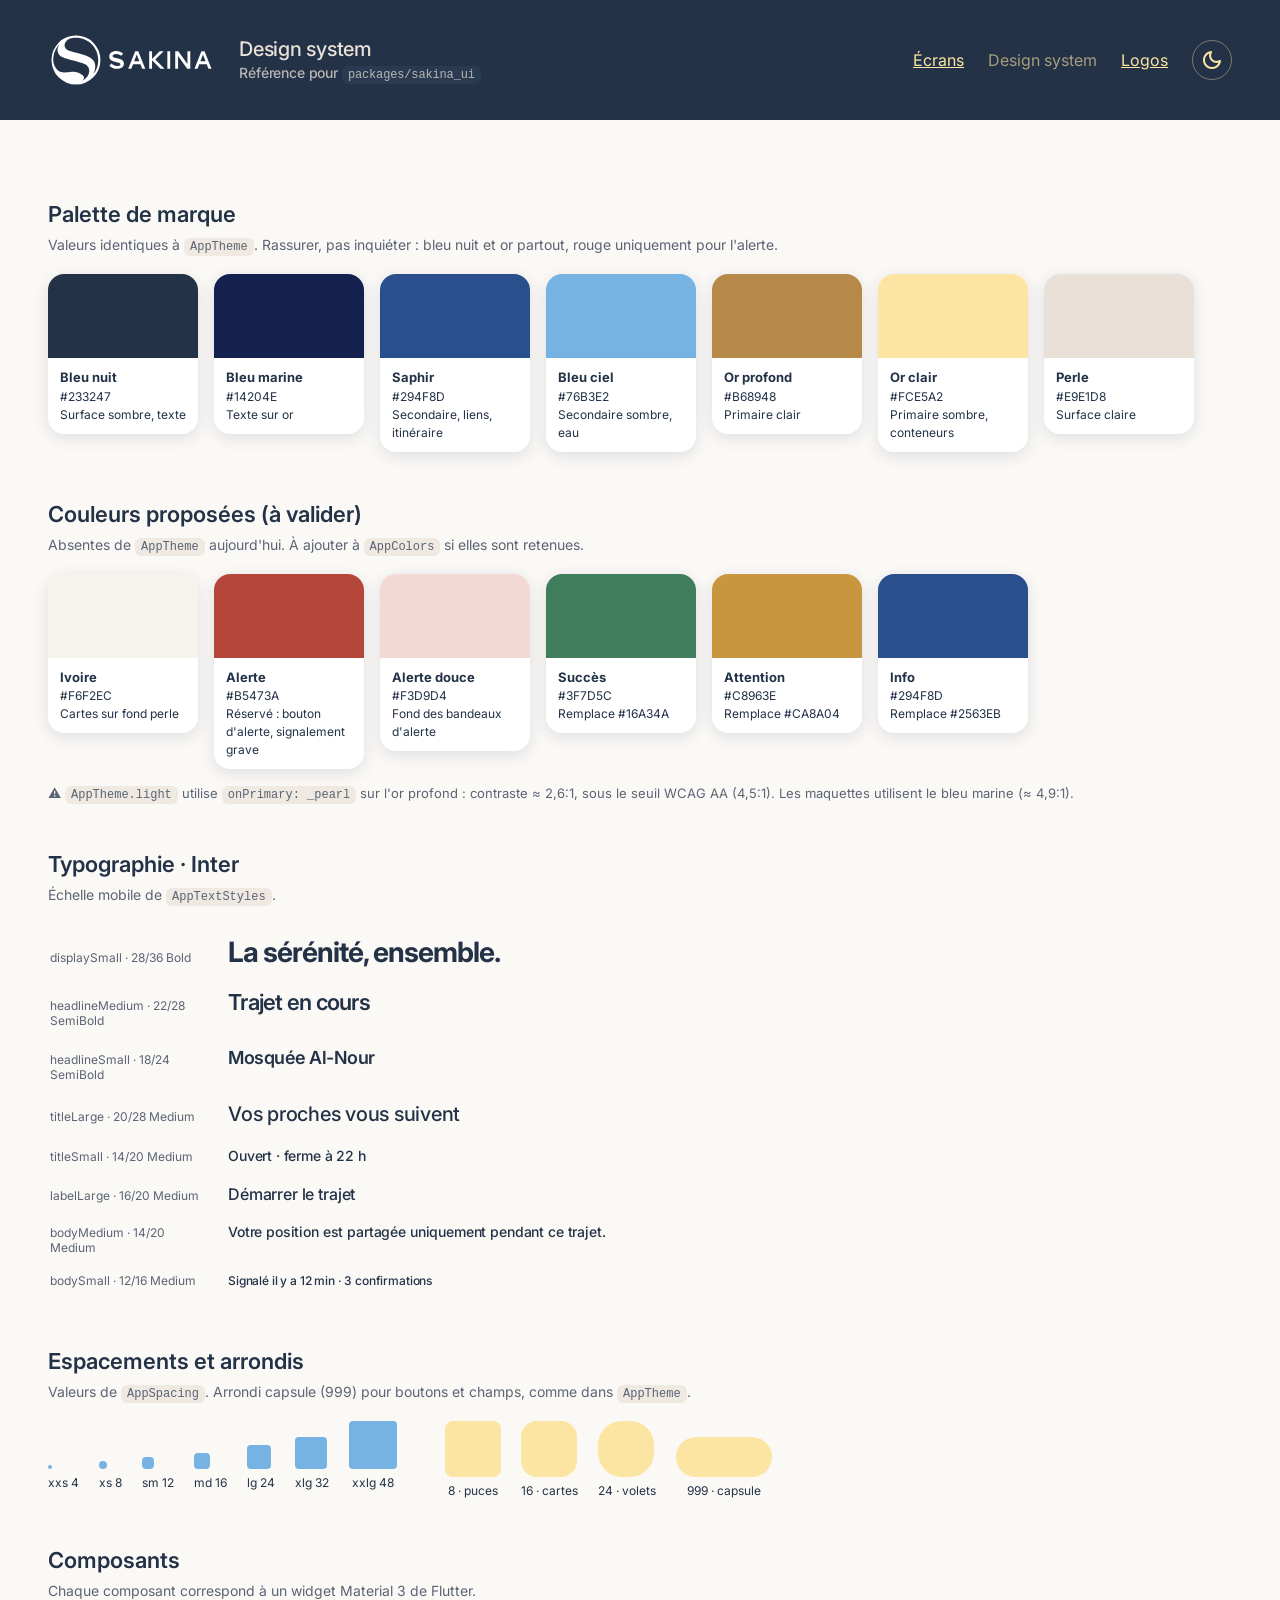
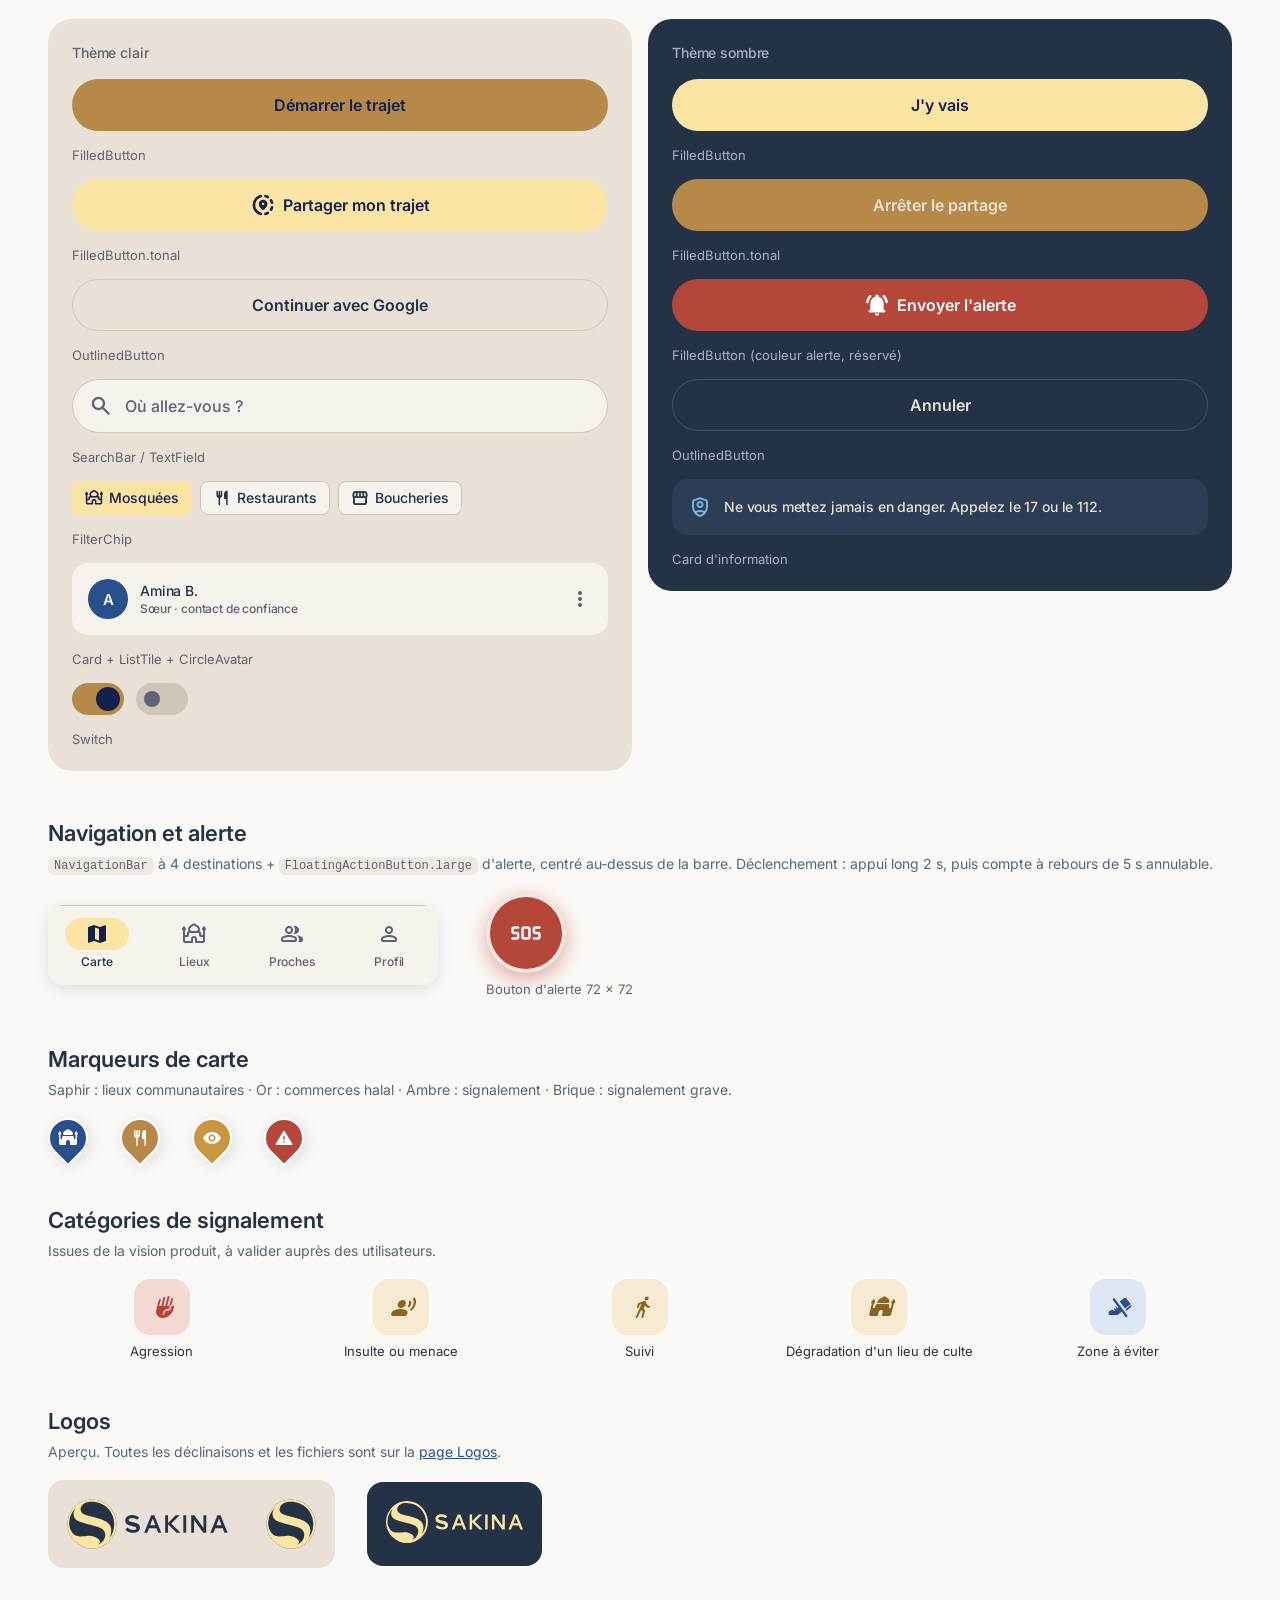
==== design-system.html @ c3053752 "feat(favicon): add Sakina favicon and theme-color to every page" ====
<!doctype html>
<html lang="fr">
<head>
<meta charset="utf-8">
<meta name="viewport" content="width=device-width, initial-scale=1">
<title>Sakina · Design system</title>
<link rel="icon" href="logos/web/favicon.ico" sizes="any">
<link rel="icon" href="logos/web/favicon.svg" type="image/svg+xml">
<link rel="apple-touch-icon" href="logos/web/apple-touch-icon.png">
<meta name="theme-color" content="#233247">
<link rel="stylesheet" href="tokens.css">
<style>
  body { margin: 0; font-family: Inter, sans-serif; background: var(--page); color: var(--page-text); }
  header { display: flex; align-items: center; gap: 24px; padding: 32px 48px; background: var(--midnight); color: var(--pearl); }
  header img { height: 56px; }
  header nav { margin-left: auto; display: flex; align-items: center; gap: 24px; }
  header nav a { color: var(--gold-light); }
  header nav a[aria-current] { text-decoration: none; opacity: .6; }
  main { padding: 32px 48px 64px; max-width: 1200px; }
  h2 { font: 600 22px/28px Inter, sans-serif; margin: 48px 0 8px; }
  h2 + p { margin: 0 0 20px; color: var(--page-muted); font-size: 14px; }
  .row { display: flex; flex-wrap: wrap; gap: 16px; align-items: flex-start; }
  .swatch { width: 150px; border-radius: 16px; overflow: hidden; background: var(--page-card); box-shadow: var(--shadow); font-size: 12px; }
  .swatch div { height: 84px; }
  .swatch p { margin: 0; padding: 10px 12px; line-height: 1.5; }
  .swatch b { display: block; font-size: 13px; }
  .panel { padding: 24px; border-radius: 24px; background: var(--surface); color: var(--on-surface); }
  .panel.light, .panel.dark { flex: 1; min-width: 360px; display: flex; flex-direction: column; gap: 16px; }
  .type td { padding: 8px 16px 8px 0; vertical-align: baseline; }
  .type td:first-child { width: 160px; font-size: 12px; color: var(--page-muted); }
  .space { display: flex; align-items: flex-end; gap: 20px; }
  .space > div > div { background: var(--sky); border-radius: 4px; }
  .space span { display: block; font-size: 12px; margin-top: 6px; text-align: center; }
  code { font-size: 12px; background: var(--code-bg); padding: 2px 6px; border-radius: 6px; }
  .note { font-size: 13px; color: var(--on-surface-muted, var(--page-muted)); } /* panel tokens first, page otherwise */
  .pictos { display: grid; grid-template-columns: repeat(5, 1fr); gap: 12px; }
  .picto { display: flex; flex-direction: column; align-items: center; gap: 8px; text-align: center; font-size: 13px; }
  .picto i { width: 56px; height: 56px; border-radius: 16px; display: grid; place-items: center; }
</style>
</head>
<body>
<header>
  <img src="logos/svg/sakina-horizontal-blanc.svg" alt="Sakina">
  <div><div class="title-l">Design system</div><div class="body-m" style="opacity:.75">Référence pour <code style="background:#2c3d55;color:var(--pearl)">packages/sakina_ui</code></div></div>
  <nav>
    <a href="index.html">Écrans</a>
    <a href="design-system.html" aria-current="page">Design system</a>
    <a href="logos.html">Logos</a>
    <button class="theme-toggle" type="button" aria-label="Mode sombre" aria-pressed="false"><span class="icon">dark_mode</span></button>
  </nav>
</header>
<main>

  <h2>Palette de marque</h2>
  <p>Valeurs identiques à <code>AppTheme</code>. Rassurer, pas inquiéter : bleu nuit et or partout, rouge uniquement pour l'alerte.</p>
  <div class="row">
    <div class="swatch"><div style="background:var(--midnight)"></div><p><b>Bleu nuit</b>#233247<br>Surface sombre, texte</p></div>
    <div class="swatch"><div style="background:var(--navy)"></div><p><b>Bleu marine</b>#14204E<br>Texte sur or</p></div>
    <div class="swatch"><div style="background:var(--sapphire)"></div><p><b>Saphir</b>#294F8D<br>Secondaire, liens, itinéraire</p></div>
    <div class="swatch"><div style="background:var(--sky)"></div><p><b>Bleu ciel</b>#76B3E2<br>Secondaire sombre, eau</p></div>
    <div class="swatch"><div style="background:var(--gold)"></div><p><b>Or profond</b>#B68948<br>Primaire clair</p></div>
    <div class="swatch"><div style="background:var(--gold-light)"></div><p><b>Or clair</b>#FCE5A2<br>Primaire sombre, conteneurs</p></div>
    <div class="swatch"><div style="background:var(--pearl)"></div><p><b>Perle</b>#E9E1D8<br>Surface claire</p></div>
  </div>

  <h2>Couleurs proposées (à valider)</h2>
  <p>Absentes de <code>AppTheme</code> aujourd'hui. À ajouter à <code>AppColors</code> si elles sont retenues.</p>
  <div class="row">
    <div class="swatch"><div style="background:var(--ivory)"></div><p><b>Ivoire</b>#F6F2EC<br>Cartes sur fond perle</p></div>
    <div class="swatch"><div style="background:var(--alert)"></div><p><b>Alerte</b>#B5473A<br>Réservé : bouton d'alerte, signalement grave</p></div>
    <div class="swatch"><div style="background:var(--alert-soft)"></div><p><b>Alerte douce</b>#F3D9D4<br>Fond des bandeaux d'alerte</p></div>
    <div class="swatch"><div style="background:var(--success)"></div><p><b>Succès</b>#3F7D5C<br>Remplace #16A34A</p></div>
    <div class="swatch"><div style="background:var(--warning)"></div><p><b>Attention</b>#C8963E<br>Remplace #CA8A04</p></div>
    <div class="swatch"><div style="background:var(--info)"></div><p><b>Info</b>#294F8D<br>Remplace #2563EB</p></div>
  </div>
  <p class="note" style="margin-top:16px">⚠ <code>AppTheme.light</code> utilise <code>onPrimary: _pearl</code> sur l'or profond : contraste ≈ 2,6:1, sous le seuil WCAG AA (4,5:1). Les maquettes utilisent le bleu marine (≈ 4,9:1).</p>

  <h2>Typographie · Inter</h2>
  <p>Échelle mobile de <code>AppTextStyles</code>.</p>
  <table class="type">
    <tr><td>displaySmall · 28/36 Bold</td><td class="display-s">La sérénité, ensemble.</td></tr>
    <tr><td>headlineMedium · 22/28 SemiBold</td><td class="headline-m">Trajet en cours</td></tr>
    <tr><td>headlineSmall · 18/24 SemiBold</td><td class="headline-s">Mosquée Al-Nour</td></tr>
    <tr><td>titleLarge · 20/28 Medium</td><td class="title-l">Vos proches vous suivent</td></tr>
    <tr><td>titleSmall · 14/20 Medium</td><td class="title-s">Ouvert · ferme à 22 h</td></tr>
    <tr><td>labelLarge · 16/20 Medium</td><td class="label-l">Démarrer le trajet</td></tr>
    <tr><td>bodyMedium · 14/20 Medium</td><td class="body-m">Votre position est partagée uniquement pendant ce trajet.</td></tr>
    <tr><td>bodySmall · 12/16 Medium</td><td class="body-s">Signalé il y a 12 min · 3 confirmations</td></tr>
  </table>

  <h2>Espacements et arrondis</h2>
  <p>Valeurs de <code>AppSpacing</code>. Arrondi capsule (999) pour boutons et champs, comme dans <code>AppTheme</code>.</p>
  <div class="row" style="gap:48px">
    <div class="space">
      <div><div style="width:4px;height:4px"></div><span>xxs 4</span></div>
      <div><div style="width:8px;height:8px"></div><span>xs 8</span></div>
      <div><div style="width:12px;height:12px"></div><span>sm 12</span></div>
      <div><div style="width:16px;height:16px"></div><span>md 16</span></div>
      <div><div style="width:24px;height:24px"></div><span>lg 24</span></div>
      <div><div style="width:32px;height:32px"></div><span>xlg 32</span></div>
      <div><div style="width:48px;height:48px"></div><span>xxlg 48</span></div>
    </div>
    <div class="space">
      <div><div style="width:56px;height:56px;border-radius:8px;background:var(--gold-light)"></div><span>8 · puces</span></div>
      <div><div style="width:56px;height:56px;border-radius:16px;background:var(--gold-light)"></div><span>16 · cartes</span></div>
      <div><div style="width:56px;height:56px;border-radius:24px;background:var(--gold-light)"></div><span>24 · volets</span></div>
      <div><div style="width:96px;height:40px;border-radius:999px;background:var(--gold-light)"></div><span>999 · capsule</span></div>
    </div>
  </div>

  <h2>Composants</h2>
  <p>Chaque composant correspond à un widget Material 3 de Flutter.</p>
  <div class="row">
    <div class="panel light">
      <div class="title-s muted">Thème clair</div>
      <button class="btn block">Démarrer le trajet</button>
      <div class="note">FilledButton</div>
      <button class="btn tonal block"><span class="icon">share_location</span>Partager mon trajet</button>
      <div class="note">FilledButton.tonal</div>
      <button class="btn outline block">Continuer avec Google</button>
      <div class="note">OutlinedButton</div>
      <div class="input"><span class="icon">search</span>Où allez-vous ?</div>
      <div class="note">SearchBar / TextField</div>
      <div class="row" style="gap:8px"><span class="chip selected"><span class="icon">mosque</span>Mosquées</span><span class="chip"><span class="icon">restaurant</span>Restaurants</span><span class="chip"><span class="icon">storefront</span>Boucheries</span></div>
      <div class="note">FilterChip</div>
      <div class="card" style="display:flex;gap:12px;align-items:center"><div class="avatar">A</div><div style="flex:1"><div class="title-s">Amina B.</div><div class="body-s muted">Sœur · contact de confiance</div></div><span class="icon muted">more_vert</span></div>
      <div class="note">Card + ListTile + CircleAvatar</div>
      <div style="display:flex;gap:12px;align-items:center"><div class="switch on"></div><div class="switch"></div></div>
      <div class="note">Switch</div>
    </div>
    <div class="panel dark">
      <div class="title-s muted">Thème sombre</div>
      <button class="btn block">J'y vais</button>
      <div class="note" style="color:var(--on-surface-muted)">FilledButton</div>
      <button class="btn tonal block">Arrêter le partage</button>
      <div class="note" style="color:var(--on-surface-muted)">FilledButton.tonal</div>
      <button class="btn alert block"><span class="icon fill">notifications_active</span>Envoyer l'alerte</button>
      <div class="note" style="color:var(--on-surface-muted)">FilledButton (couleur alerte, réservé)</div>
      <button class="btn outline block">Annuler</button>
      <div class="note" style="color:var(--on-surface-muted)">OutlinedButton</div>
      <div class="card" style="display:flex;gap:12px;align-items:center"><span class="icon" style="color:var(--sky)">shield_person</span><div class="body-m">Ne vous mettez jamais en danger. Appelez le 17 ou le 112.</div></div>
      <div class="note" style="color:var(--on-surface-muted)">Card d'information</div>
    </div>
  </div>

  <h2>Navigation et alerte</h2>
  <p><code>NavigationBar</code> à 4 destinations + <code>FloatingActionButton.large</code> d'alerte, centré au-dessus de la barre. Déclenchement : appui long 2 s, puis compte à rebours de 5 s annulable.</p>
  <div class="row" style="align-items:center;gap:48px">
    <div class="light" style="width:390px;border-radius:16px;overflow:hidden;box-shadow:var(--shadow)">
      <nav class="navbar">
        <div class="item active"><div class="pill"><span class="icon">map</span></div><span class="label-m">Carte</span></div>
        <div class="item"><div class="pill"><span class="icon">mosque</span></div><span class="label-m">Lieux</span></div>
        <div class="item"><div class="pill"><span class="icon">group</span></div><span class="label-m">Proches</span></div>
        <div class="item"><div class="pill"><span class="icon">person</span></div><span class="label-m">Profil</span></div>
      </nav>
    </div>
    <div style="text-align:center"><div class="sos"><span class="icon fill">sos</span></div><div class="note" style="margin-top:8px">Bouton d'alerte 72 × 72</div></div>
  </div>

  <h2>Marqueurs de carte</h2>
  <p>Saphir : lieux communautaires · Or : commerces halal · Ambre : signalement · Brique : signalement grave.</p>
  <div class="row" style="gap:32px">
    <div class="marker place"><span class="icon fill">mosque</span></div>
    <div class="marker halal"><span class="icon fill">restaurant</span></div>
    <div class="marker report"><span class="icon fill">visibility</span></div>
    <div class="marker severe"><span class="icon fill">warning</span></div>
  </div>

  <h2>Catégories de signalement</h2>
  <p>Issues de la vision produit, à valider auprès des utilisateurs.</p>
  <div class="pictos">
    <div class="picto"><i style="background:var(--alert-soft);color:var(--alert)"><span class="icon fill">front_hand</span></i>Agression</div>
    <div class="picto"><i style="background:#f6ead2;color:#8a6420"><span class="icon fill">record_voice_over</span></i>Insulte ou menace</div>
    <div class="picto"><i style="background:#f6ead2;color:#8a6420"><span class="icon fill">directions_walk</span></i>Suivi</div>
    <div class="picto"><i style="background:#f6ead2;color:#8a6420"><span class="icon fill">mosque</span></i>Dégradation d'un lieu de culte</div>
    <div class="picto"><i style="background:#dde6f2;color:var(--sapphire)"><span class="icon fill">do_not_step</span></i>Zone à éviter</div>
  </div>

  <h2>Logos</h2>
  <p>Aperçu. Toutes les déclinaisons et les fichiers sont sur la <a href="logos.html">page Logos</a>.</p>
  <div class="row" style="gap:32px;align-items:center">
    <div style="background:var(--pearl);padding:16px;border-radius:16px;display:flex;gap:32px"><img src="logos/svg/sakina-horizontal-bicolore.svg" alt="" height="56"><img src="logos/svg/sakina-symbole-bicolore.svg" alt="" height="56"></div>
    <div style="background:var(--midnight);padding:16px;border-radius:16px"><img src="logos/svg/sakina-horizontal-or.svg" alt="" height="48"></div>
  </div>
</main>
<script src="theme.js"></script>
</body>
</html>
---- tokens.css ----
/* Sakina design tokens for the static mockups.
   Brand colors mirror packages/sakina_ui/lib/src/theme/app_theme.dart;
   spacing mirrors AppSpacing; type scale mirrors AppTextStyles (mobile). */
@import url("https://fonts.googleapis.com/css2?family=Inter:wght@400;500;600;700&display=swap");
@import url("https://fonts.googleapis.com/css2?family=Material+Symbols+Rounded:opsz,wght,FILL,GRAD@24,400,0..1,0&display=swap");

:root {
  /* Brand palette */
  --midnight: #233247;
  --navy: #14204e;
  --sapphire: #294f8d;
  --sky: #76b3e2;
  --gold: #b68948;
  --gold-light: #fce5a2;
  --pearl: #e9e1d8;
  --ivory: #f6f2ec; /* proposal: lighter pearl for cards on the pearl surface */

  /* Proposal: muted brick red reserved for the alert action and severe reports only */
  --alert: #b5473a;
  --alert-soft: #f3d9d4;

  /* Proposal: status colors aligned with the brand (replace the generic AppColors values) */
  --success: #3f7d5c;
  --warning: #c8963e;
  --info: #294f8d;

  /* Spacing (AppSpacing) */
  --s-xxs: 4px;
  --s-xs: 8px;
  --s-sm: 12px;
  --s-md: 16px;
  --s-lg: 24px;
  --s-xlg: 32px;
  --s-xxlg: 48px;

  /* Radii: 999 = capsule radius used by inputs and buttons in AppTheme */
  --r-sm: 8px;
  --r-md: 16px;
  --r-lg: 24px;
  --r-pill: 999px;

  --shadow: 0 4px 16px rgb(20 32 78 / 0.12);

  /* Page chrome around the mockups (not the app), switched by theme.js */
  --page: #fbf9f6;
  --page-text: var(--midnight);
  --page-muted: #5b6474;
  --page-card: #ffffff;
  --page-link: var(--sapphire);
  --code-bg: #efe9e1;
  color-scheme: light;
}

:root[data-theme="dark"] {
  --page: #121a26;
  --page-text: var(--pearl);
  --page-muted: #a9b3c2;
  --page-card: #1c2737;
  --page-link: var(--sky);
  --code-bg: #2c3d55;
  color-scheme: dark;
}

a { color: var(--page-link); }

/* Header light/dark switch */
.theme-toggle {
  width: 40px; height: 40px; border-radius: 50%; display: grid; place-items: center; cursor: pointer;
  border: 1px solid rgb(252 229 162 / 0.4); background: transparent; color: var(--gold-light);
}
.theme-toggle:hover { background: rgb(252 229 162 / 0.12); }

/* Light theme (AppTheme.light): surface pearl, onSurface midnight, primary gold */
.light {
  --surface: var(--pearl);
  --surface-card: var(--ivory);
  --on-surface: var(--midnight);
  --on-surface-muted: #5b6474;
  --primary: var(--gold);
  /* AppTheme uses pearl on gold (contrast ~2.6:1); navy reaches ~4.9:1 */
  --on-primary: var(--navy);
  --primary-container: var(--gold-light);
  --on-primary-container: var(--navy);
  --secondary: var(--sapphire);
  --on-secondary: #ffffff;
  --outline: #cfc5b8;
  --gold-ink: #8a6420; /* gold text/icons on light surfaces */
  --alert-ink: var(--alert);
}

/* Dark theme (AppTheme.dark): surface midnight, onSurface pearl, primary light gold */
.dark {
  --surface: var(--midnight);
  --surface-card: #2c3d55;
  --on-surface: var(--pearl);
  --on-surface-muted: #a9b3c2;
  --primary: var(--gold-light);
  --on-primary: var(--navy);
  --primary-container: var(--gold);
  --on-primary-container: var(--pearl);
  --secondary: var(--sky);
  --on-secondary: var(--navy);
  --outline: #3e506a;
  --gold-ink: var(--gold-light);
  --alert-ink: #e8897c; /* brick red lifted for contrast on midnight */
}

/* Mobile type scale (AppTextStyles *Mobile) */
.display-s { font: 700 28px/36px Inter, sans-serif; letter-spacing: -1px; }
.headline-l { font: 600 28px/36px Inter, sans-serif; letter-spacing: -1px; }
.headline-m { font: 600 22px/28px Inter, sans-serif; letter-spacing: -0.75px; }
.headline-s { font: 600 18px/24px Inter, sans-serif; letter-spacing: -0.5px; }
.title-l { font: 500 20px/28px Inter, sans-serif; letter-spacing: -0.25px; }
.title-m { font: 500 18px/24px Inter, sans-serif; letter-spacing: -0.25px; }
.title-s { font: 500 14px/20px Inter, sans-serif; letter-spacing: -0.15px; }
.label-l { font: 500 16px/20px Inter, sans-serif; letter-spacing: -0.15px; }
.label-m { font: 500 12px/16px Inter, sans-serif; letter-spacing: -0.15px; }
.label-s { font: 500 11px/16px Inter, sans-serif; letter-spacing: -0.15px; }
.body-l { font: 500 16px/20px Inter, sans-serif; letter-spacing: -0.15px; }
.body-m { font: 500 14px/20px Inter, sans-serif; letter-spacing: -0.15px; }
.body-s { font: 500 12px/16px Inter, sans-serif; letter-spacing: -0.15px; }
.muted { color: var(--on-surface-muted); }

.icon {
  font-family: "Material Symbols Rounded";
  font-size: 24px;
  line-height: 1;
  font-variation-settings: "FILL" 0;
  user-select: none;
}
.icon.fill { font-variation-settings: "FILL" 1; }

/* ---------- Shared components (map to Material 3 widgets) ---------- */

/* FilledButton */
.btn {
  display: flex; align-items: center; justify-content: center; gap: var(--s-xs);
  height: 52px; padding: 0 var(--s-lg); border: 0; border-radius: var(--r-pill);
  background: var(--primary); color: var(--on-primary);
  font: 600 16px/20px Inter, sans-serif;
}
/* FilledButton.tonal */
.btn.tonal { background: var(--primary-container); color: var(--on-primary-container); }
/* OutlinedButton */
.btn.outline { background: transparent; color: var(--on-surface); border: 1.5px solid var(--outline); }
/* TextButton */
.btn.text { background: transparent; color: var(--secondary); height: 40px; padding: 0 var(--s-xs); }
.btn.alert { background: var(--alert); color: #fff; }
.btn.block { width: 100%; }

/* TextField (filled, capsule) */
.input {
  display: flex; align-items: center; gap: var(--s-sm);
  height: 52px; padding: 0 var(--s-md); border-radius: var(--r-pill);
  background: var(--surface-card); border: 1px solid var(--outline);
  color: var(--on-surface-muted); font: 500 16px/20px Inter, sans-serif;
}
.input.filled { color: var(--on-surface); }

/* FilterChip / ChoiceChip */
.chip {
  display: inline-flex; align-items: center; gap: 6px; height: 32px; padding: 0 var(--s-sm);
  border-radius: var(--r-sm); border: 1px solid var(--outline);
  background: var(--surface-card); color: var(--on-surface);
  font: 500 14px/20px Inter, sans-serif; white-space: nowrap;
}
.chip .icon { font-size: 18px; }
.chip.selected { background: var(--primary-container); border-color: transparent; color: var(--on-primary-container); }

/* Card */
.card {
  background: var(--surface-card); border-radius: var(--r-md); padding: var(--s-md);
  color: var(--on-surface);
}

/* NavigationBar */
.navbar {
  box-sizing: border-box; /* height includes padding, so floating elements can offset from it */
  display: grid; grid-template-columns: repeat(4, 1fr);
  height: 80px; padding-top: var(--s-sm);
  background: var(--surface-card); border-top: 1px solid var(--outline);
}
.navbar .item { display: flex; flex-direction: column; align-items: center; gap: 4px; color: var(--on-surface-muted); }
.navbar .pill { width: 64px; height: 32px; border-radius: var(--r-pill); display: grid; place-items: center; }
.navbar .item.active { color: var(--on-surface); }
.navbar .item.active .pill { background: var(--primary-container); color: var(--on-primary-container); }
.navbar .item.active .icon { font-variation-settings: "FILL" 1; }

/* Alert FloatingActionButton (large, round, long-press) */
.sos {
  width: 72px; height: 72px; border-radius: 50%;
  display: grid; place-items: center;
  background: var(--alert); color: #fff; box-shadow: 0 6px 20px rgb(181 71 58 / 0.45);
  border: 4px solid rgb(255 255 255 / 0.85);
}
.sos .icon { font-size: 32px; }

/* Map markers */
.marker {
  width: 36px; height: 36px; border-radius: 50% 50% 50% 0; transform: rotate(-45deg);
  display: grid; place-items: center; box-shadow: var(--shadow); border: 2px solid #fff;
}
.marker .icon { transform: rotate(45deg); font-size: 20px; color: #fff; }
.marker.place { background: var(--sapphire); }
.marker.halal { background: var(--gold); }
.marker.report { background: var(--warning); }
.marker.severe { background: var(--alert); }

/* Avatar (CircleAvatar) */
.avatar {
  width: 40px; height: 40px; border-radius: 50%; display: grid; place-items: center;
  background: var(--secondary); color: var(--on-secondary); font: 600 15px/1 Inter, sans-serif; flex: none;
}

/* Switch */
.switch { width: 52px; height: 32px; border-radius: 16px; background: var(--outline); position: relative; flex: none; }
.switch::after { content: ""; position: absolute; top: 8px; left: 8px; width: 16px; height: 16px; border-radius: 50%; background: var(--on-surface-muted); }
.switch.on { background: var(--primary); }
.switch.on::after { left: 24px; top: 4px; width: 24px; height: 24px; background: var(--on-primary); }

/* ListTile divider */
.divider { height: 1px; background: var(--outline); }
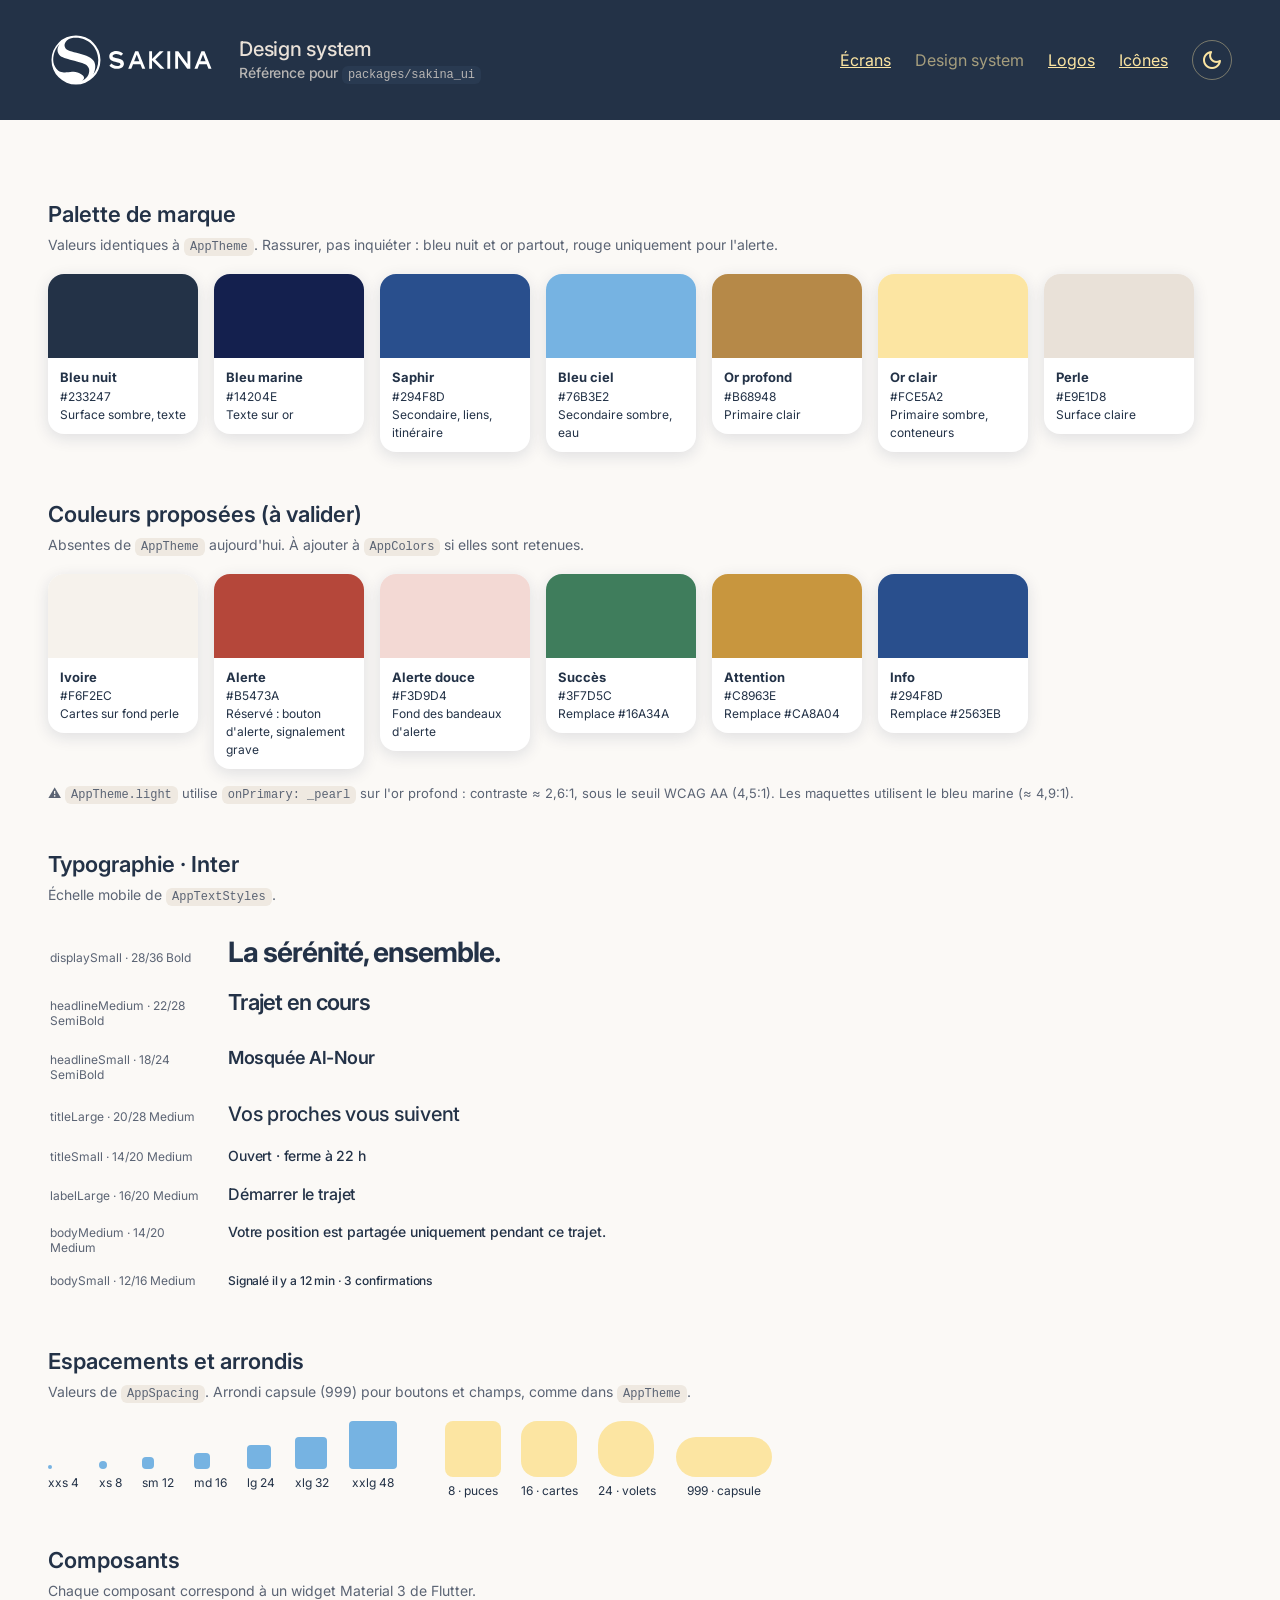
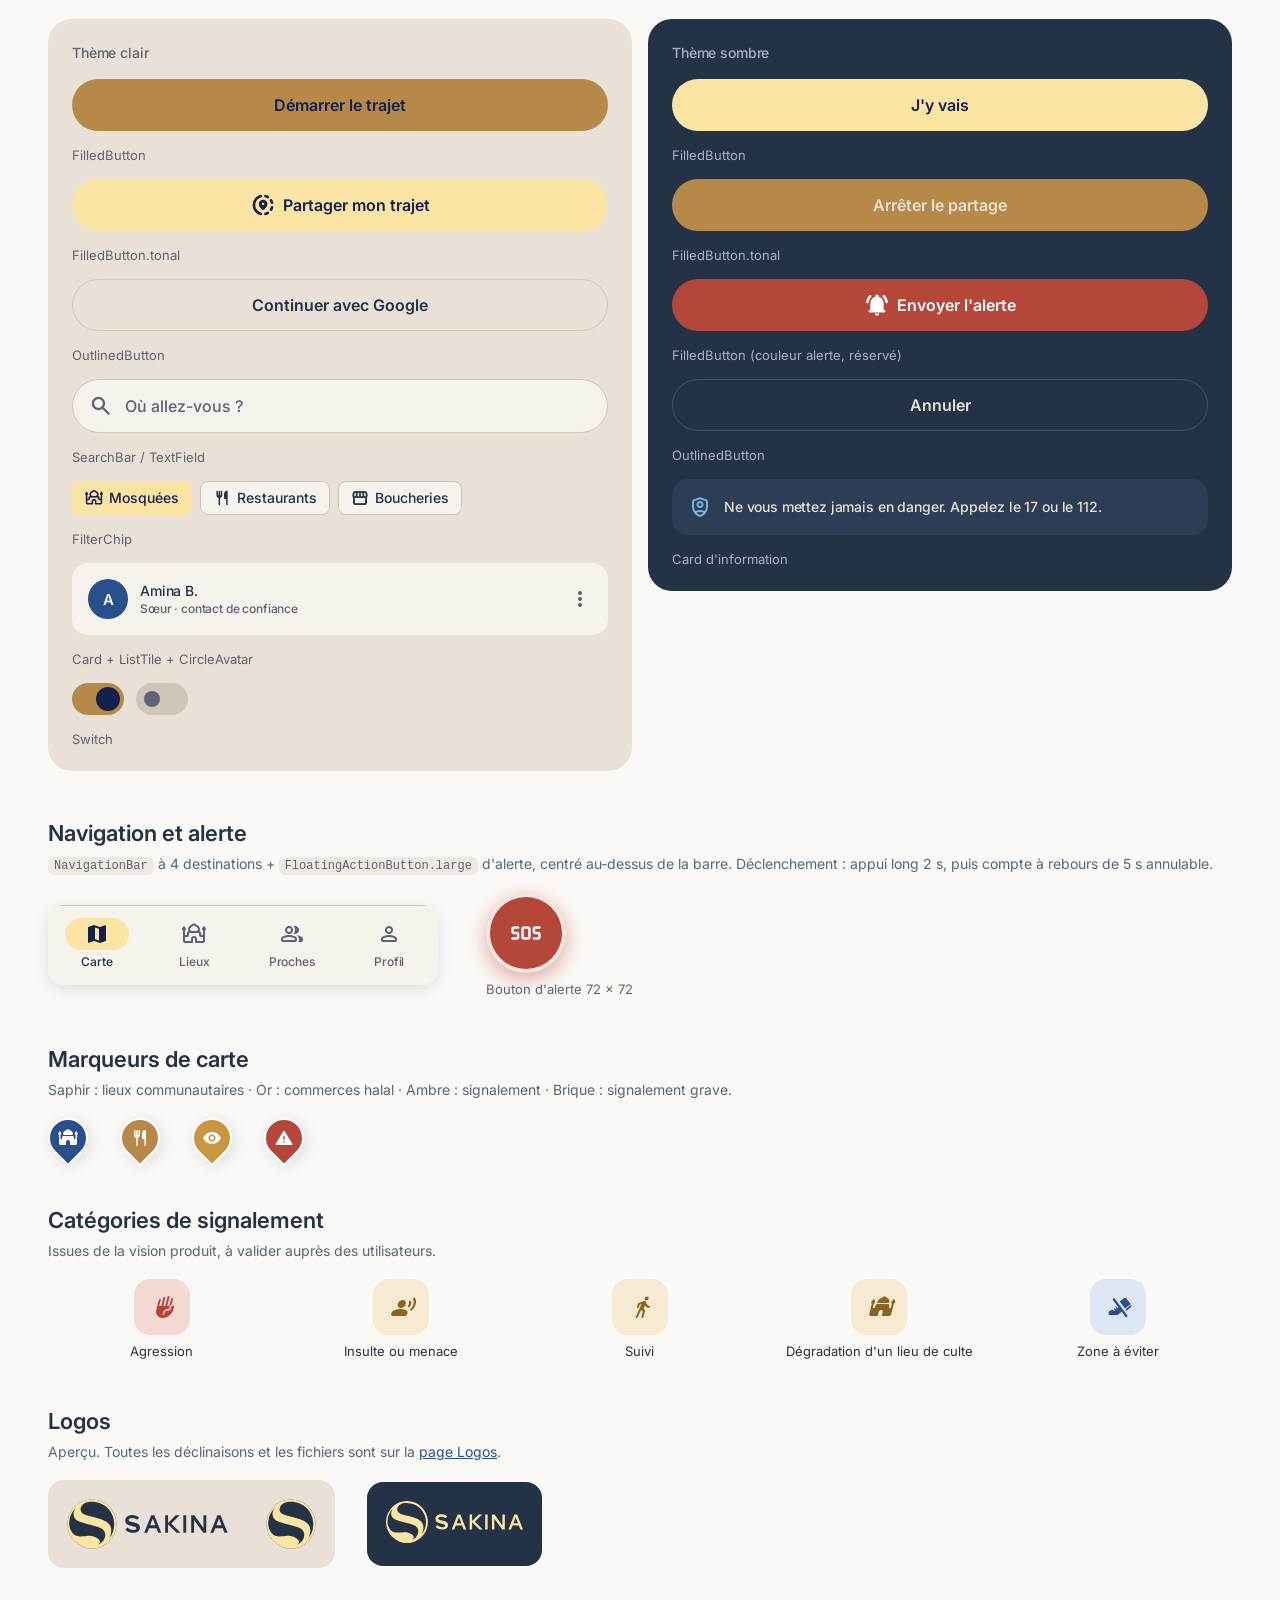
==== commit 839f8536: "feat(icons): add SVG icon set and icons page Export the 73 Material Symbols Rounded icons used by th" ====
--- a/design-system.html
+++ b/design-system.html
@@ -46,6 +46,7 @@
     <a href="index.html">Écrans</a>
     <a href="design-system.html" aria-current="page">Design system</a>
     <a href="logos.html">Logos</a>
+    <a href="icons.html">Icônes</a>
     <button class="theme-toggle" type="button" aria-label="Mode sombre" aria-pressed="false"><span class="icon">dark_mode</span></button>
   </nav>
 </header>
--- a/tokens.css
+++ b/tokens.css
@@ -69,6 +69,18 @@
   border: 1px solid rgb(252 229 162 / 0.4); background: transparent; color: var(--gold-light);
 }
 .theme-toggle:hover { background: rgb(252 229 162 / 0.12); }
+
+/* Page header on small screens: logo + title on one row, nav below.
+   body > prefix outranks the per-page header rules declared after this file. */
+@media (max-width: 720px) {
+  body > header { flex-wrap: wrap; gap: 12px 16px; padding: 16px 20px; }
+  body > header > img { height: 36px; }
+  body > header > div { flex: 1; min-width: 0; }
+  body > header .title-l { font-size: 17px; line-height: 24px; }
+  body > header .body-m { font-size: 12px; line-height: 16px; }
+  body > header nav { margin-left: 0; width: 100%; gap: 20px; }
+  body > header .theme-toggle { margin-left: auto; }
+}
 
 /* Light theme (AppTheme.light): surface pearl, onSurface midnight, primary gold */
 .light {
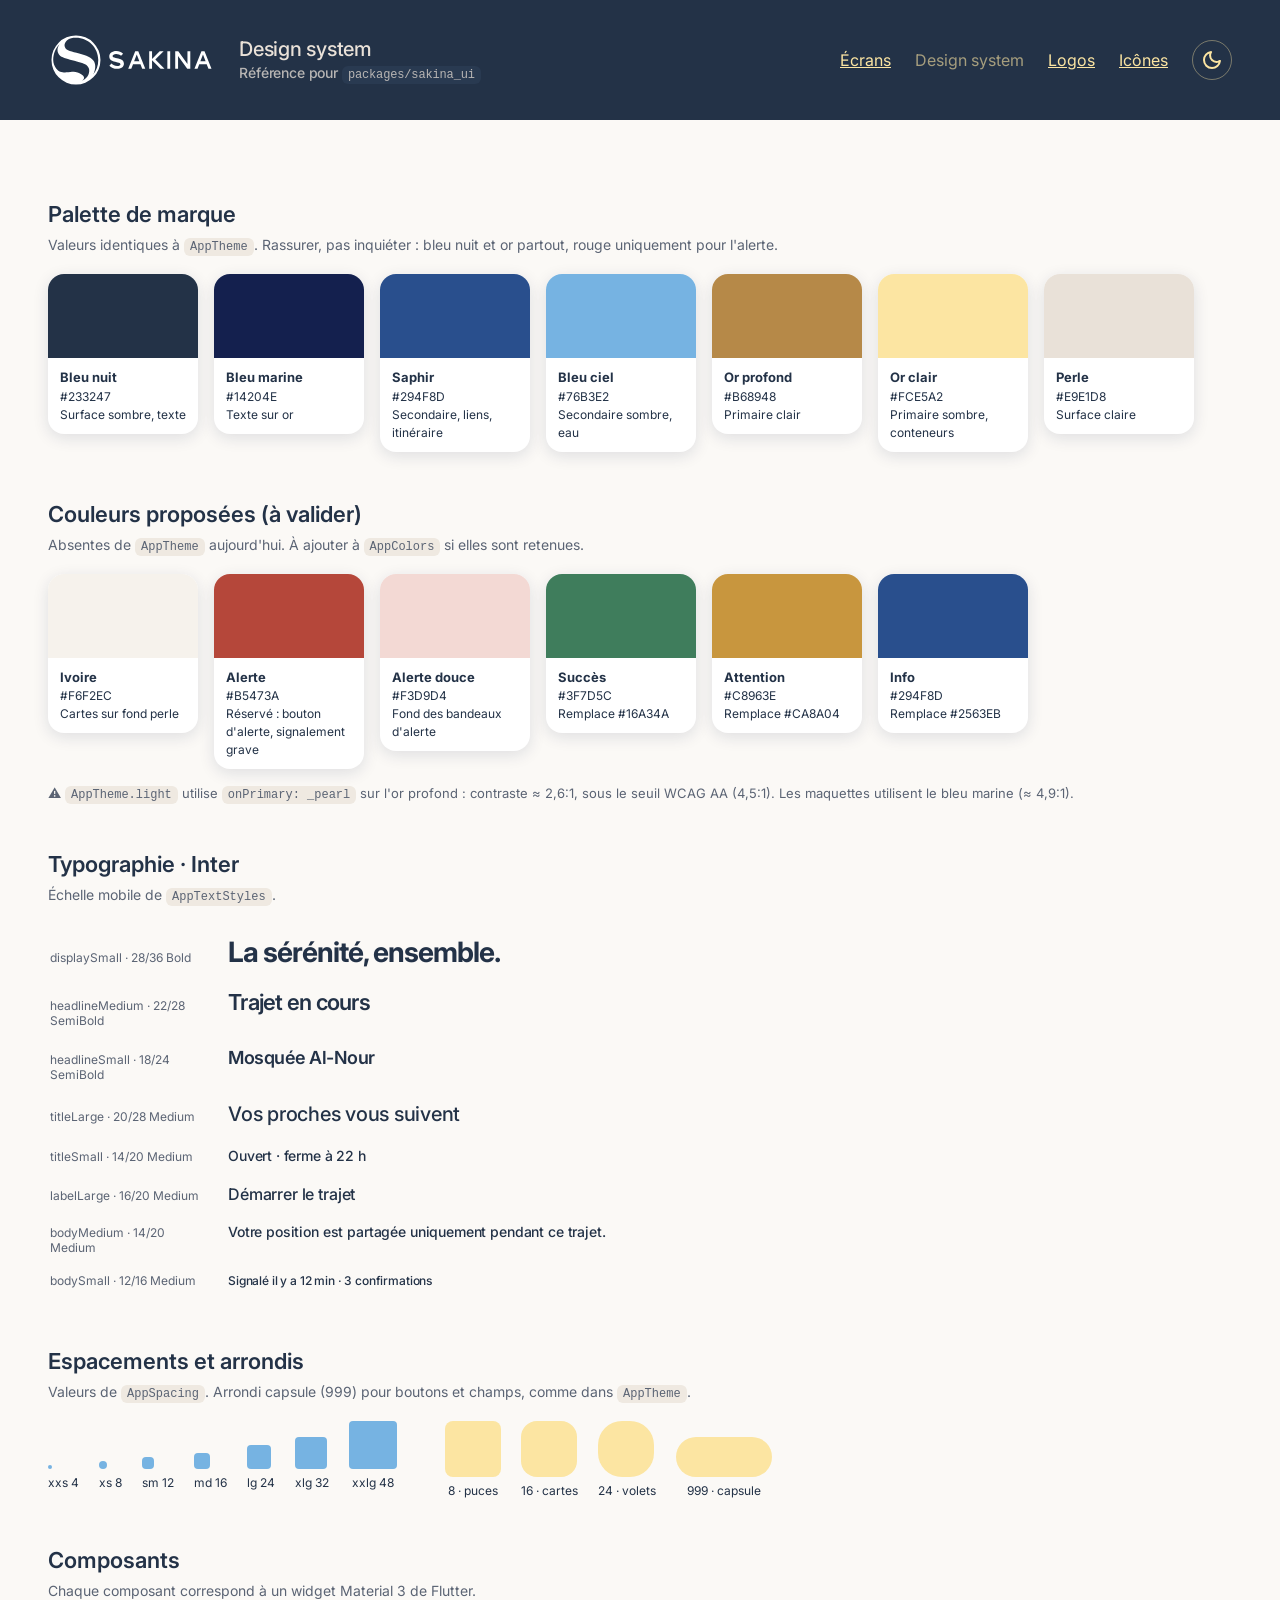
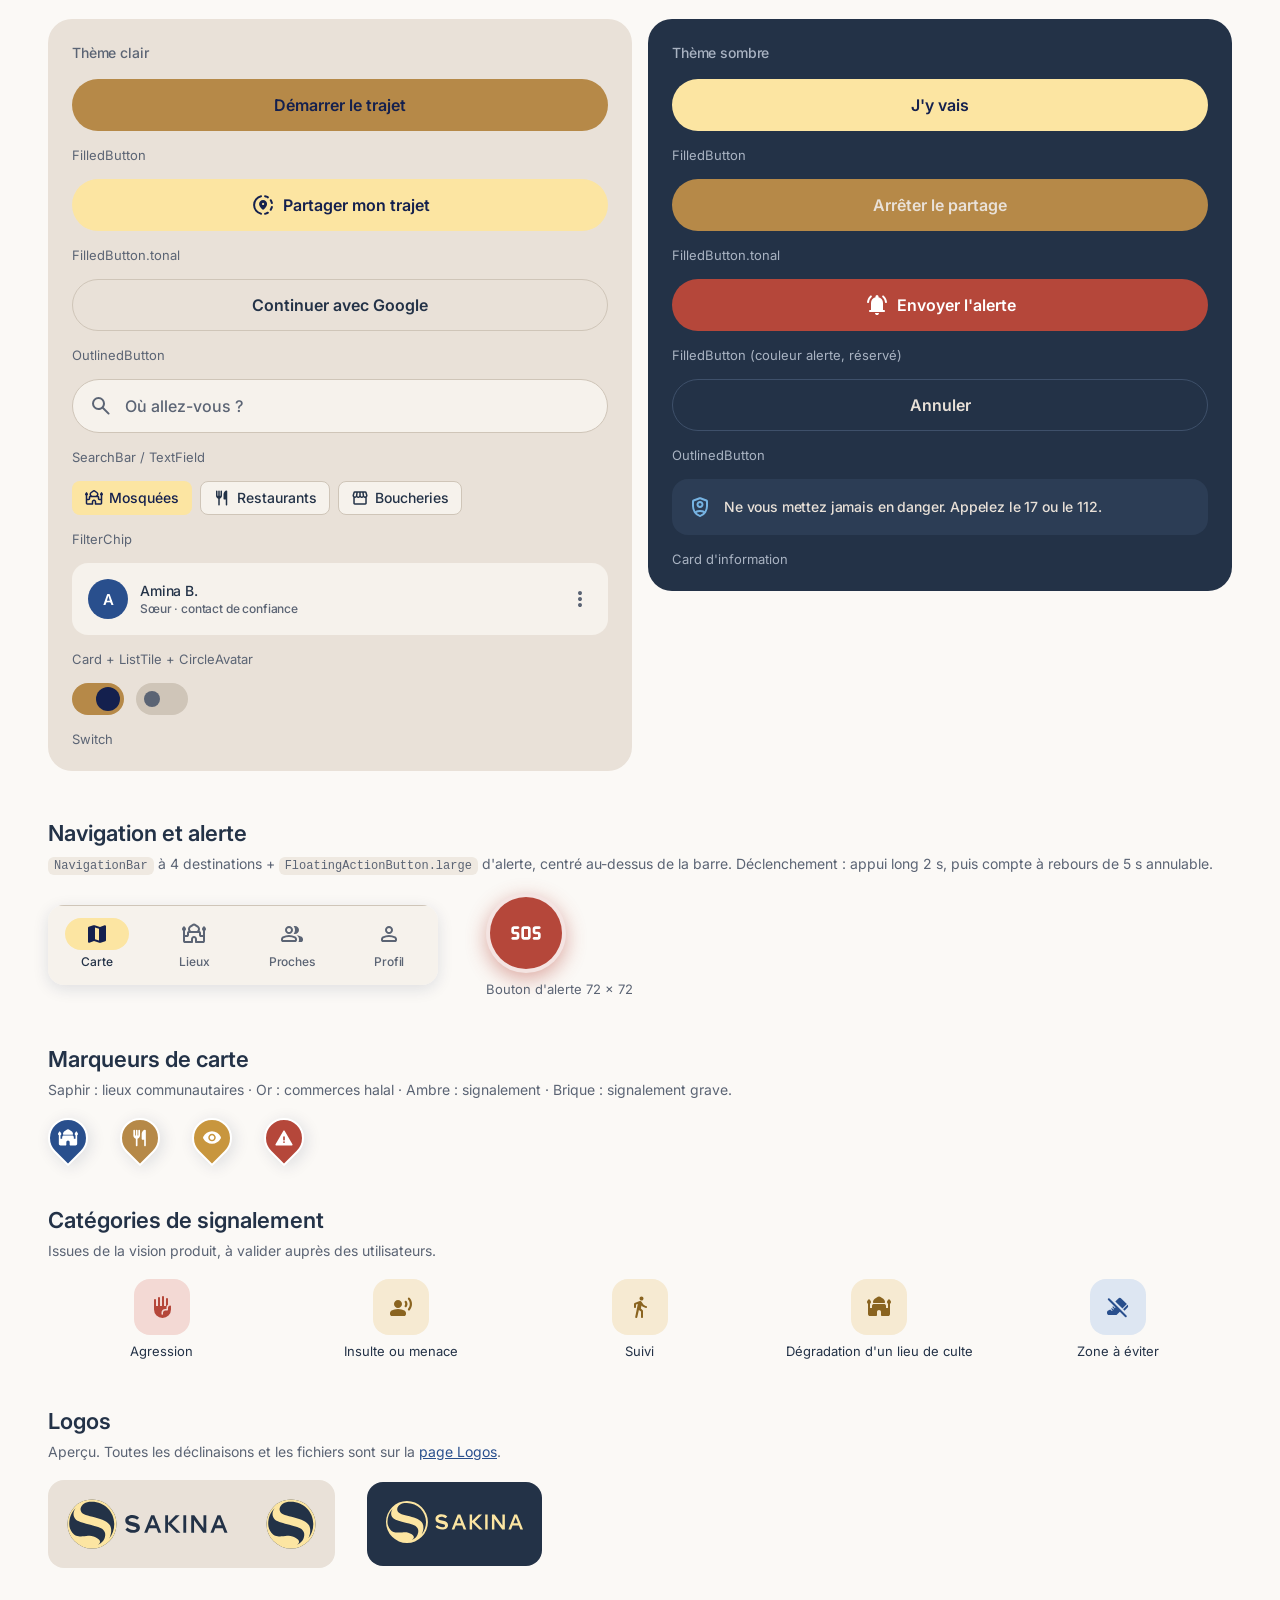
==== commit 4696687d: "refactor(icons): load mockup icons from icons/ SVGs instead of icon font Replace Material Symbols fo" ====
--- a/design-system.html
+++ b/design-system.html
@@ -47,7 +47,7 @@
     <a href="design-system.html" aria-current="page">Design system</a>
     <a href="logos.html">Logos</a>
     <a href="icons.html">Icônes</a>
-    <button class="theme-toggle" type="button" aria-label="Mode sombre" aria-pressed="false"><span class="icon">dark_mode</span></button>
+    <button class="theme-toggle" type="button" aria-label="Mode sombre" aria-pressed="false"><span class="icon" style="--i:url(icons/dark_mode.svg)"></span></button>
   </nav>
 </header>
 <main>
@@ -116,15 +116,15 @@
       <div class="title-s muted">Thème clair</div>
       <button class="btn block">Démarrer le trajet</button>
       <div class="note">FilledButton</div>
-      <button class="btn tonal block"><span class="icon">share_location</span>Partager mon trajet</button>
+      <button class="btn tonal block"><span class="icon" style="--i:url(icons/share_location.svg)"></span>Partager mon trajet</button>
       <div class="note">FilledButton.tonal</div>
       <button class="btn outline block">Continuer avec Google</button>
       <div class="note">OutlinedButton</div>
-      <div class="input"><span class="icon">search</span>Où allez-vous ?</div>
+      <div class="input"><span class="icon" style="--i:url(icons/search.svg)"></span>Où allez-vous ?</div>
       <div class="note">SearchBar / TextField</div>
-      <div class="row" style="gap:8px"><span class="chip selected"><span class="icon">mosque</span>Mosquées</span><span class="chip"><span class="icon">restaurant</span>Restaurants</span><span class="chip"><span class="icon">storefront</span>Boucheries</span></div>
+      <div class="row" style="gap:8px"><span class="chip selected"><span class="icon" style="--i:url(icons/mosque.svg)"></span>Mosquées</span><span class="chip"><span class="icon" style="--i:url(icons/restaurant.svg)"></span>Restaurants</span><span class="chip"><span class="icon" style="--i:url(icons/storefront.svg)"></span>Boucheries</span></div>
       <div class="note">FilterChip</div>
-      <div class="card" style="display:flex;gap:12px;align-items:center"><div class="avatar">A</div><div style="flex:1"><div class="title-s">Amina B.</div><div class="body-s muted">Sœur · contact de confiance</div></div><span class="icon muted">more_vert</span></div>
+      <div class="card" style="display:flex;gap:12px;align-items:center"><div class="avatar">A</div><div style="flex:1"><div class="title-s">Amina B.</div><div class="body-s muted">Sœur · contact de confiance</div></div><span class="icon muted" style="--i:url(icons/more_vert.svg)"></span></div>
       <div class="note">Card + ListTile + CircleAvatar</div>
       <div style="display:flex;gap:12px;align-items:center"><div class="switch on"></div><div class="switch"></div></div>
       <div class="note">Switch</div>
@@ -135,11 +135,11 @@
       <div class="note" style="color:var(--on-surface-muted)">FilledButton</div>
       <button class="btn tonal block">Arrêter le partage</button>
       <div class="note" style="color:var(--on-surface-muted)">FilledButton.tonal</div>
-      <button class="btn alert block"><span class="icon fill">notifications_active</span>Envoyer l'alerte</button>
+      <button class="btn alert block"><span class="icon fill" style="--i:url(icons/notifications_active-fill.svg)"></span>Envoyer l'alerte</button>
       <div class="note" style="color:var(--on-surface-muted)">FilledButton (couleur alerte, réservé)</div>
       <button class="btn outline block">Annuler</button>
       <div class="note" style="color:var(--on-surface-muted)">OutlinedButton</div>
-      <div class="card" style="display:flex;gap:12px;align-items:center"><span class="icon" style="color:var(--sky)">shield_person</span><div class="body-m">Ne vous mettez jamais en danger. Appelez le 17 ou le 112.</div></div>
+      <div class="card" style="display:flex;gap:12px;align-items:center"><span class="icon" style="--i:url(icons/shield_person.svg);color:var(--sky)"></span><div class="body-m">Ne vous mettez jamais en danger. Appelez le 17 ou le 112.</div></div>
       <div class="note" style="color:var(--on-surface-muted)">Card d'information</div>
     </div>
   </div>
@@ -149,32 +149,32 @@
   <div class="row" style="align-items:center;gap:48px">
     <div class="light" style="width:390px;border-radius:16px;overflow:hidden;box-shadow:var(--shadow)">
       <nav class="navbar">
-        <div class="item active"><div class="pill"><span class="icon">map</span></div><span class="label-m">Carte</span></div>
-        <div class="item"><div class="pill"><span class="icon">mosque</span></div><span class="label-m">Lieux</span></div>
-        <div class="item"><div class="pill"><span class="icon">group</span></div><span class="label-m">Proches</span></div>
-        <div class="item"><div class="pill"><span class="icon">person</span></div><span class="label-m">Profil</span></div>
+        <div class="item active"><div class="pill"><span class="icon fill" style="--i:url(icons/map-fill.svg)"></span></div><span class="label-m">Carte</span></div>
+        <div class="item"><div class="pill"><span class="icon" style="--i:url(icons/mosque.svg)"></span></div><span class="label-m">Lieux</span></div>
+        <div class="item"><div class="pill"><span class="icon" style="--i:url(icons/group.svg)"></span></div><span class="label-m">Proches</span></div>
+        <div class="item"><div class="pill"><span class="icon" style="--i:url(icons/person.svg)"></span></div><span class="label-m">Profil</span></div>
       </nav>
     </div>
-    <div style="text-align:center"><div class="sos"><span class="icon fill">sos</span></div><div class="note" style="margin-top:8px">Bouton d'alerte 72 × 72</div></div>
+    <div style="text-align:center"><div class="sos"><span class="icon fill" style="--i:url(icons/sos-fill.svg)"></span></div><div class="note" style="margin-top:8px">Bouton d'alerte 72 × 72</div></div>
   </div>
 
   <h2>Marqueurs de carte</h2>
   <p>Saphir : lieux communautaires · Or : commerces halal · Ambre : signalement · Brique : signalement grave.</p>
   <div class="row" style="gap:32px">
-    <div class="marker place"><span class="icon fill">mosque</span></div>
-    <div class="marker halal"><span class="icon fill">restaurant</span></div>
-    <div class="marker report"><span class="icon fill">visibility</span></div>
-    <div class="marker severe"><span class="icon fill">warning</span></div>
+    <div class="marker place"><span class="icon fill" style="--i:url(icons/mosque-fill.svg)"></span></div>
+    <div class="marker halal"><span class="icon fill" style="--i:url(icons/restaurant-fill.svg)"></span></div>
+    <div class="marker report"><span class="icon fill" style="--i:url(icons/visibility-fill.svg)"></span></div>
+    <div class="marker severe"><span class="icon fill" style="--i:url(icons/warning-fill.svg)"></span></div>
   </div>
 
   <h2>Catégories de signalement</h2>
   <p>Issues de la vision produit, à valider auprès des utilisateurs.</p>
   <div class="pictos">
-    <div class="picto"><i style="background:var(--alert-soft);color:var(--alert)"><span class="icon fill">front_hand</span></i>Agression</div>
-    <div class="picto"><i style="background:#f6ead2;color:#8a6420"><span class="icon fill">record_voice_over</span></i>Insulte ou menace</div>
-    <div class="picto"><i style="background:#f6ead2;color:#8a6420"><span class="icon fill">directions_walk</span></i>Suivi</div>
-    <div class="picto"><i style="background:#f6ead2;color:#8a6420"><span class="icon fill">mosque</span></i>Dégradation d'un lieu de culte</div>
-    <div class="picto"><i style="background:#dde6f2;color:var(--sapphire)"><span class="icon fill">do_not_step</span></i>Zone à éviter</div>
+    <div class="picto"><i style="background:var(--alert-soft);color:var(--alert)"><span class="icon fill" style="--i:url(icons/front_hand-fill.svg)"></span></i>Agression</div>
+    <div class="picto"><i style="background:#f6ead2;color:#8a6420"><span class="icon fill" style="--i:url(icons/record_voice_over-fill.svg)"></span></i>Insulte ou menace</div>
+    <div class="picto"><i style="background:#f6ead2;color:#8a6420"><span class="icon fill" style="--i:url(icons/directions_walk-fill.svg)"></span></i>Suivi</div>
+    <div class="picto"><i style="background:#f6ead2;color:#8a6420"><span class="icon fill" style="--i:url(icons/mosque-fill.svg)"></span></i>Dégradation d'un lieu de culte</div>
+    <div class="picto"><i style="background:#dde6f2;color:var(--sapphire)"><span class="icon fill" style="--i:url(icons/do_not_step-fill.svg)"></span></i>Zone à éviter</div>
   </div>
 
   <h2>Logos</h2>
--- a/tokens.css
+++ b/tokens.css
@@ -2,7 +2,6 @@
    Brand colors mirror packages/sakina_ui/lib/src/theme/app_theme.dart;
    spacing mirrors AppSpacing; type scale mirrors AppTextStyles (mobile). */
 @import url("https://fonts.googleapis.com/css2?family=Inter:wght@400;500;600;700&display=swap");
-@import url("https://fonts.googleapis.com/css2?family=Material+Symbols+Rounded:opsz,wght,FILL,GRAD@24,400,0..1,0&display=swap");
 
 :root {
   /* Brand palette */
@@ -133,14 +132,15 @@
 .body-s { font: 500 12px/16px Inter, sans-serif; letter-spacing: -0.15px; }
 .muted { color: var(--on-surface-muted); }
 
+/* SVG icons from icons/ (Material Symbols Rounded), set per element with style="--i:url(icons/<name>.svg)".
+   Masked so they take the text colour; size follows font-size like a glyph. -fill.svg = filled variant. */
 .icon {
-  font-family: "Material Symbols Rounded";
-  font-size: 24px;
-  line-height: 1;
-  font-variation-settings: "FILL" 0;
-  user-select: none;
-}
-.icon.fill { font-variation-settings: "FILL" 1; }
+  display: inline-block; flex: none; vertical-align: middle;
+  width: 1em; height: 1em; font-size: 24px;
+  background: currentColor;
+  -webkit-mask: var(--i) center / contain no-repeat;
+  mask: var(--i) center / contain no-repeat;
+}
 
 /* ---------- Shared components (map to Material 3 widgets) ---------- */
 
@@ -196,7 +196,6 @@
 .navbar .pill { width: 64px; height: 32px; border-radius: var(--r-pill); display: grid; place-items: center; }
 .navbar .item.active { color: var(--on-surface); }
 .navbar .item.active .pill { background: var(--primary-container); color: var(--on-primary-container); }
-.navbar .item.active .icon { font-variation-settings: "FILL" 1; }
 
 /* Alert FloatingActionButton (large, round, long-press) */
 .sos {
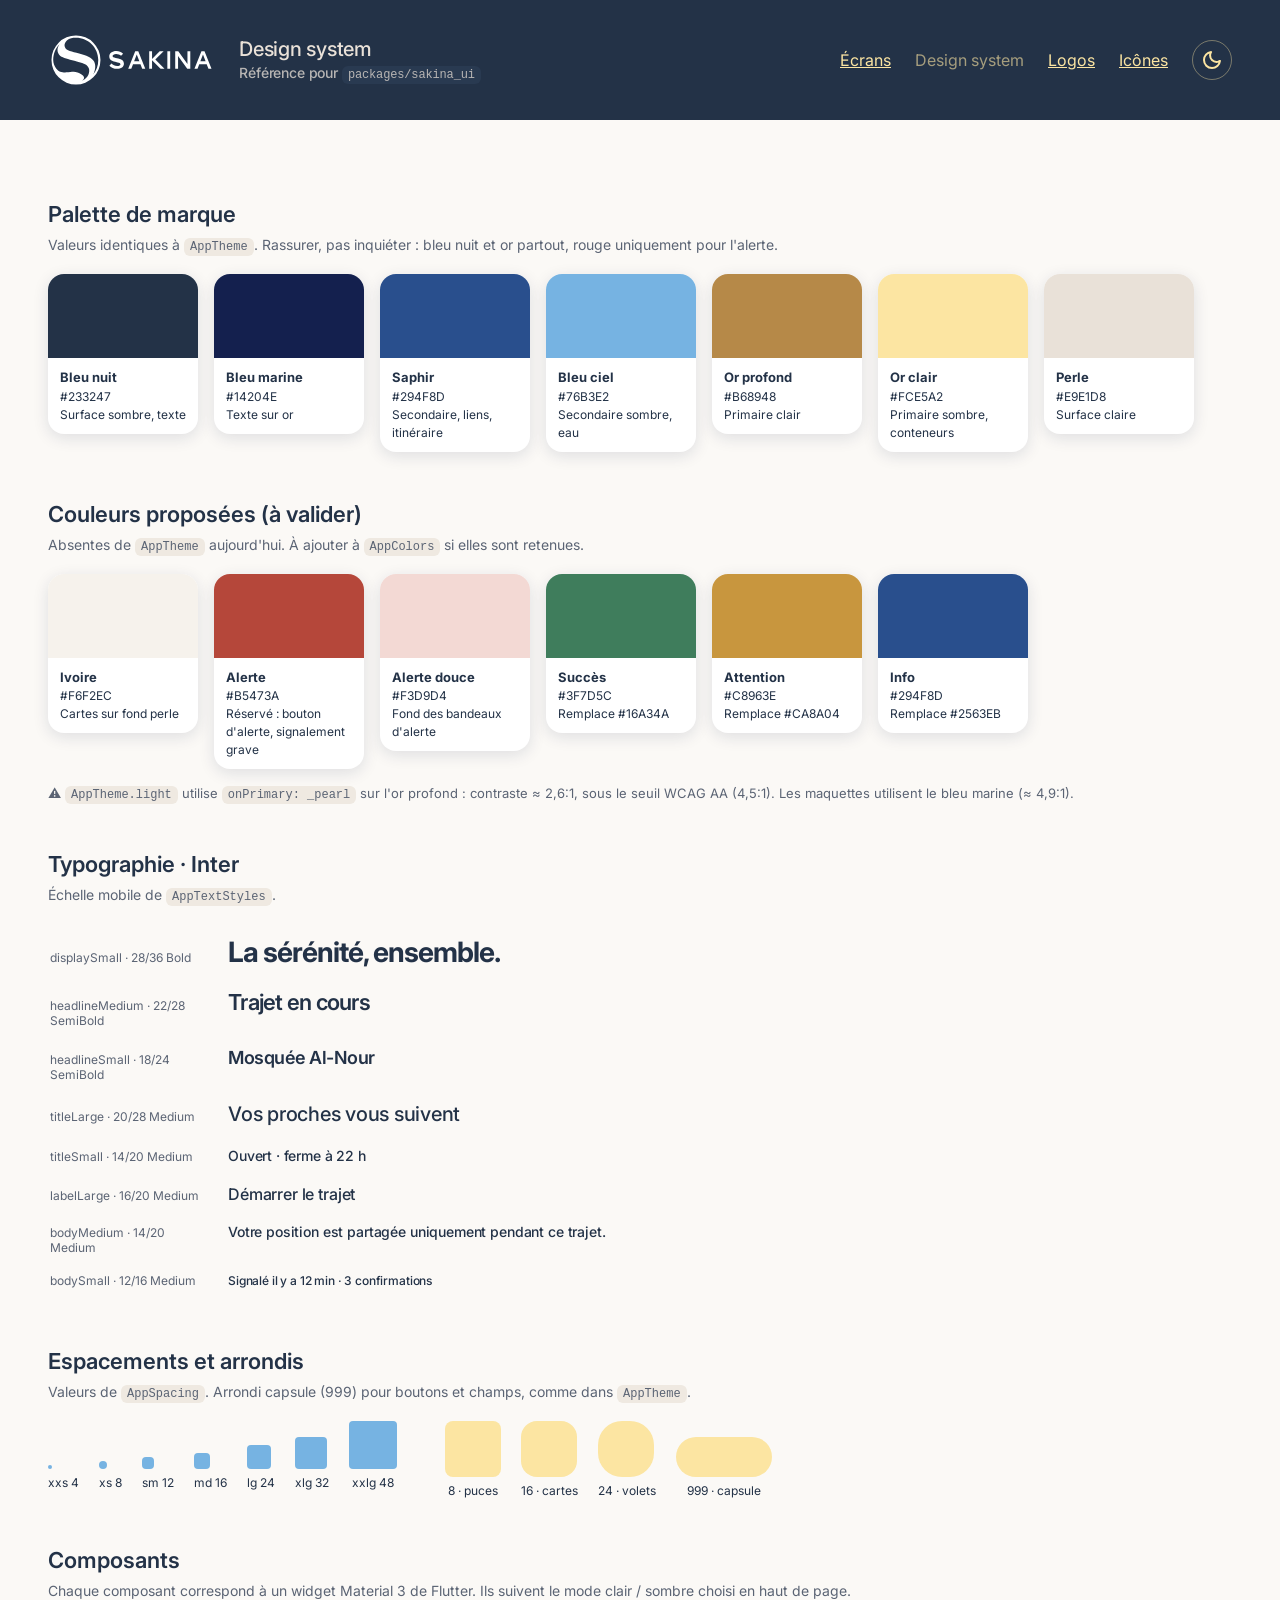
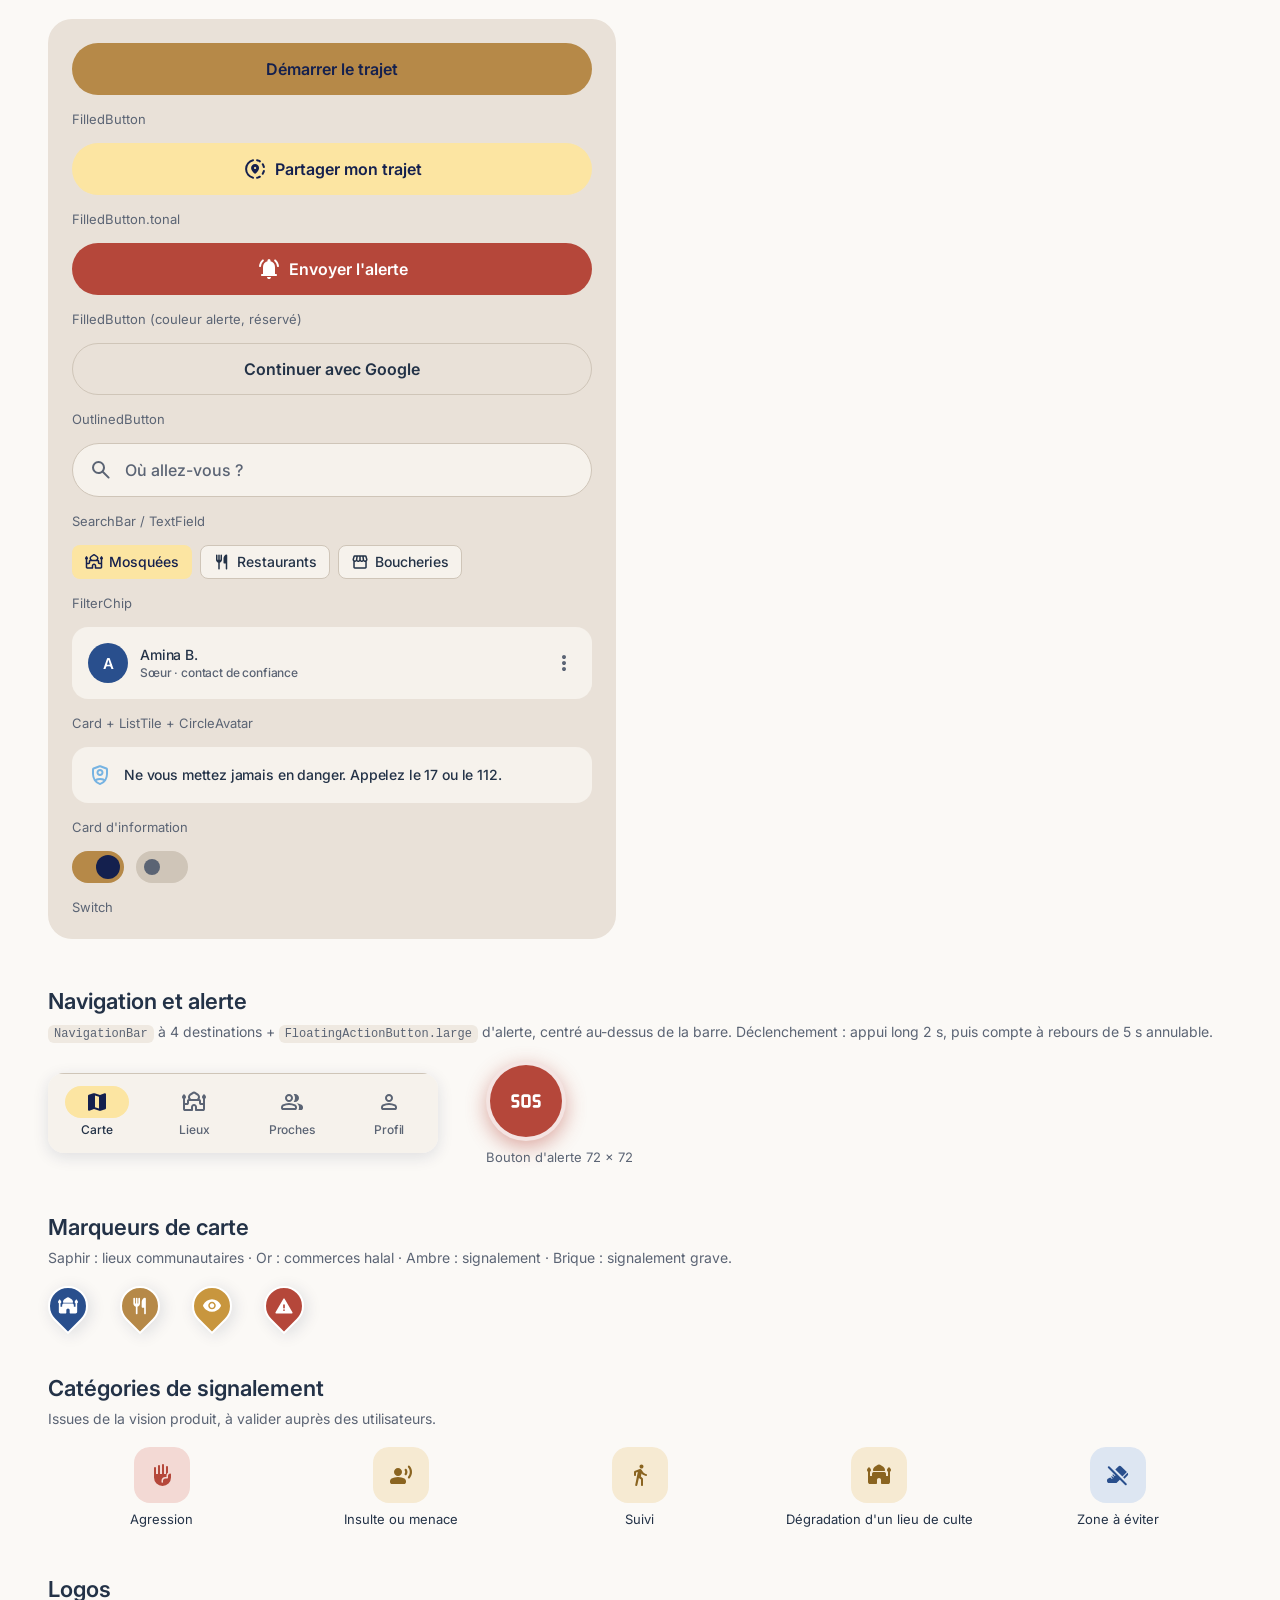
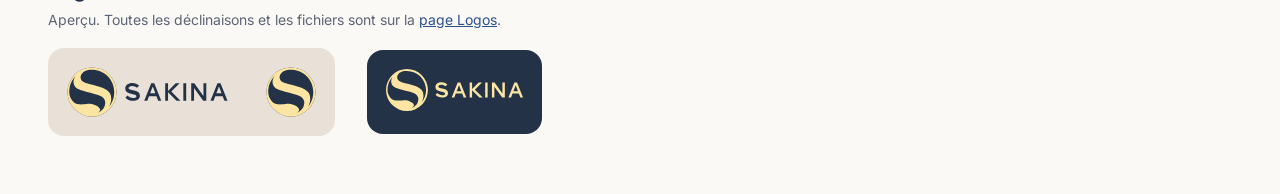
==== commit b309b4a9: "feat(design-system): make components follow the page light/dark mode Merge the fixed light and dark " ====
--- a/design-system.html
+++ b/design-system.html
@@ -24,8 +24,7 @@
   .swatch div { height: 84px; }
   .swatch p { margin: 0; padding: 10px 12px; line-height: 1.5; }
   .swatch b { display: block; font-size: 13px; }
-  .panel { padding: 24px; border-radius: 24px; background: var(--surface); color: var(--on-surface); }
-  .panel.light, .panel.dark { flex: 1; min-width: 360px; display: flex; flex-direction: column; gap: 16px; }
+  .panel { max-width: 520px; padding: 24px; border-radius: 24px; background: var(--surface); color: var(--on-surface); display: flex; flex-direction: column; gap: 16px; }
   .type td { padding: 8px 16px 8px 0; vertical-align: baseline; }
   .type td:first-child { width: 160px; font-size: 12px; color: var(--page-muted); }
   .space { display: flex; align-items: flex-end; gap: 20px; }
@@ -110,44 +109,32 @@
   </div>
 
   <h2>Composants</h2>
-  <p>Chaque composant correspond à un widget Material 3 de Flutter.</p>
-  <div class="row">
-    <div class="panel light">
-      <div class="title-s muted">Thème clair</div>
-      <button class="btn block">Démarrer le trajet</button>
-      <div class="note">FilledButton</div>
-      <button class="btn tonal block"><span class="icon" style="--i:url(icons/share_location.svg)"></span>Partager mon trajet</button>
-      <div class="note">FilledButton.tonal</div>
-      <button class="btn outline block">Continuer avec Google</button>
-      <div class="note">OutlinedButton</div>
-      <div class="input"><span class="icon" style="--i:url(icons/search.svg)"></span>Où allez-vous ?</div>
-      <div class="note">SearchBar / TextField</div>
-      <div class="row" style="gap:8px"><span class="chip selected"><span class="icon" style="--i:url(icons/mosque.svg)"></span>Mosquées</span><span class="chip"><span class="icon" style="--i:url(icons/restaurant.svg)"></span>Restaurants</span><span class="chip"><span class="icon" style="--i:url(icons/storefront.svg)"></span>Boucheries</span></div>
-      <div class="note">FilterChip</div>
-      <div class="card" style="display:flex;gap:12px;align-items:center"><div class="avatar">A</div><div style="flex:1"><div class="title-s">Amina B.</div><div class="body-s muted">Sœur · contact de confiance</div></div><span class="icon muted" style="--i:url(icons/more_vert.svg)"></span></div>
-      <div class="note">Card + ListTile + CircleAvatar</div>
-      <div style="display:flex;gap:12px;align-items:center"><div class="switch on"></div><div class="switch"></div></div>
-      <div class="note">Switch</div>
-    </div>
-    <div class="panel dark">
-      <div class="title-s muted">Thème sombre</div>
-      <button class="btn block">J'y vais</button>
-      <div class="note" style="color:var(--on-surface-muted)">FilledButton</div>
-      <button class="btn tonal block">Arrêter le partage</button>
-      <div class="note" style="color:var(--on-surface-muted)">FilledButton.tonal</div>
-      <button class="btn alert block"><span class="icon fill" style="--i:url(icons/notifications_active-fill.svg)"></span>Envoyer l'alerte</button>
-      <div class="note" style="color:var(--on-surface-muted)">FilledButton (couleur alerte, réservé)</div>
-      <button class="btn outline block">Annuler</button>
-      <div class="note" style="color:var(--on-surface-muted)">OutlinedButton</div>
-      <div class="card" style="display:flex;gap:12px;align-items:center"><span class="icon" style="--i:url(icons/shield_person.svg);color:var(--sky)"></span><div class="body-m">Ne vous mettez jamais en danger. Appelez le 17 ou le 112.</div></div>
-      <div class="note" style="color:var(--on-surface-muted)">Card d'information</div>
-    </div>
+  <p>Chaque composant correspond à un widget Material 3 de Flutter. Ils suivent le mode clair / sombre choisi en haut de page.</p>
+  <div class="panel light" data-auto-theme>
+    <button class="btn block">Démarrer le trajet</button>
+    <div class="note">FilledButton</div>
+    <button class="btn tonal block"><span class="icon" style="--i:url(icons/share_location.svg)"></span>Partager mon trajet</button>
+    <div class="note">FilledButton.tonal</div>
+    <button class="btn alert block"><span class="icon fill" style="--i:url(icons/notifications_active-fill.svg)"></span>Envoyer l'alerte</button>
+    <div class="note">FilledButton (couleur alerte, réservé)</div>
+    <button class="btn outline block">Continuer avec Google</button>
+    <div class="note">OutlinedButton</div>
+    <div class="input"><span class="icon" style="--i:url(icons/search.svg)"></span>Où allez-vous ?</div>
+    <div class="note">SearchBar / TextField</div>
+    <div class="row" style="gap:8px"><span class="chip selected"><span class="icon" style="--i:url(icons/mosque.svg)"></span>Mosquées</span><span class="chip"><span class="icon" style="--i:url(icons/restaurant.svg)"></span>Restaurants</span><span class="chip"><span class="icon" style="--i:url(icons/storefront.svg)"></span>Boucheries</span></div>
+    <div class="note">FilterChip</div>
+    <div class="card" style="display:flex;gap:12px;align-items:center"><div class="avatar">A</div><div style="flex:1"><div class="title-s">Amina B.</div><div class="body-s muted">Sœur · contact de confiance</div></div><span class="icon muted" style="--i:url(icons/more_vert.svg)"></span></div>
+    <div class="note">Card + ListTile + CircleAvatar</div>
+    <div class="card" style="display:flex;gap:12px;align-items:center"><span class="icon" style="--i:url(icons/shield_person.svg);color:var(--sky)"></span><div class="body-m">Ne vous mettez jamais en danger. Appelez le 17 ou le 112.</div></div>
+    <div class="note">Card d'information</div>
+    <div style="display:flex;gap:12px;align-items:center"><div class="switch on"></div><div class="switch"></div></div>
+    <div class="note">Switch</div>
   </div>
 
   <h2>Navigation et alerte</h2>
   <p><code>NavigationBar</code> à 4 destinations + <code>FloatingActionButton.large</code> d'alerte, centré au-dessus de la barre. Déclenchement : appui long 2 s, puis compte à rebours de 5 s annulable.</p>
   <div class="row" style="align-items:center;gap:48px">
-    <div class="light" style="width:390px;border-radius:16px;overflow:hidden;box-shadow:var(--shadow)">
+    <div class="light" data-auto-theme style="width:390px;border-radius:16px;overflow:hidden;box-shadow:var(--shadow)">
       <nav class="navbar">
         <div class="item active"><div class="pill"><span class="icon fill" style="--i:url(icons/map-fill.svg)"></span></div><span class="label-m">Carte</span></div>
         <div class="item"><div class="pill"><span class="icon" style="--i:url(icons/mosque.svg)"></span></div><span class="label-m">Lieux</span></div>
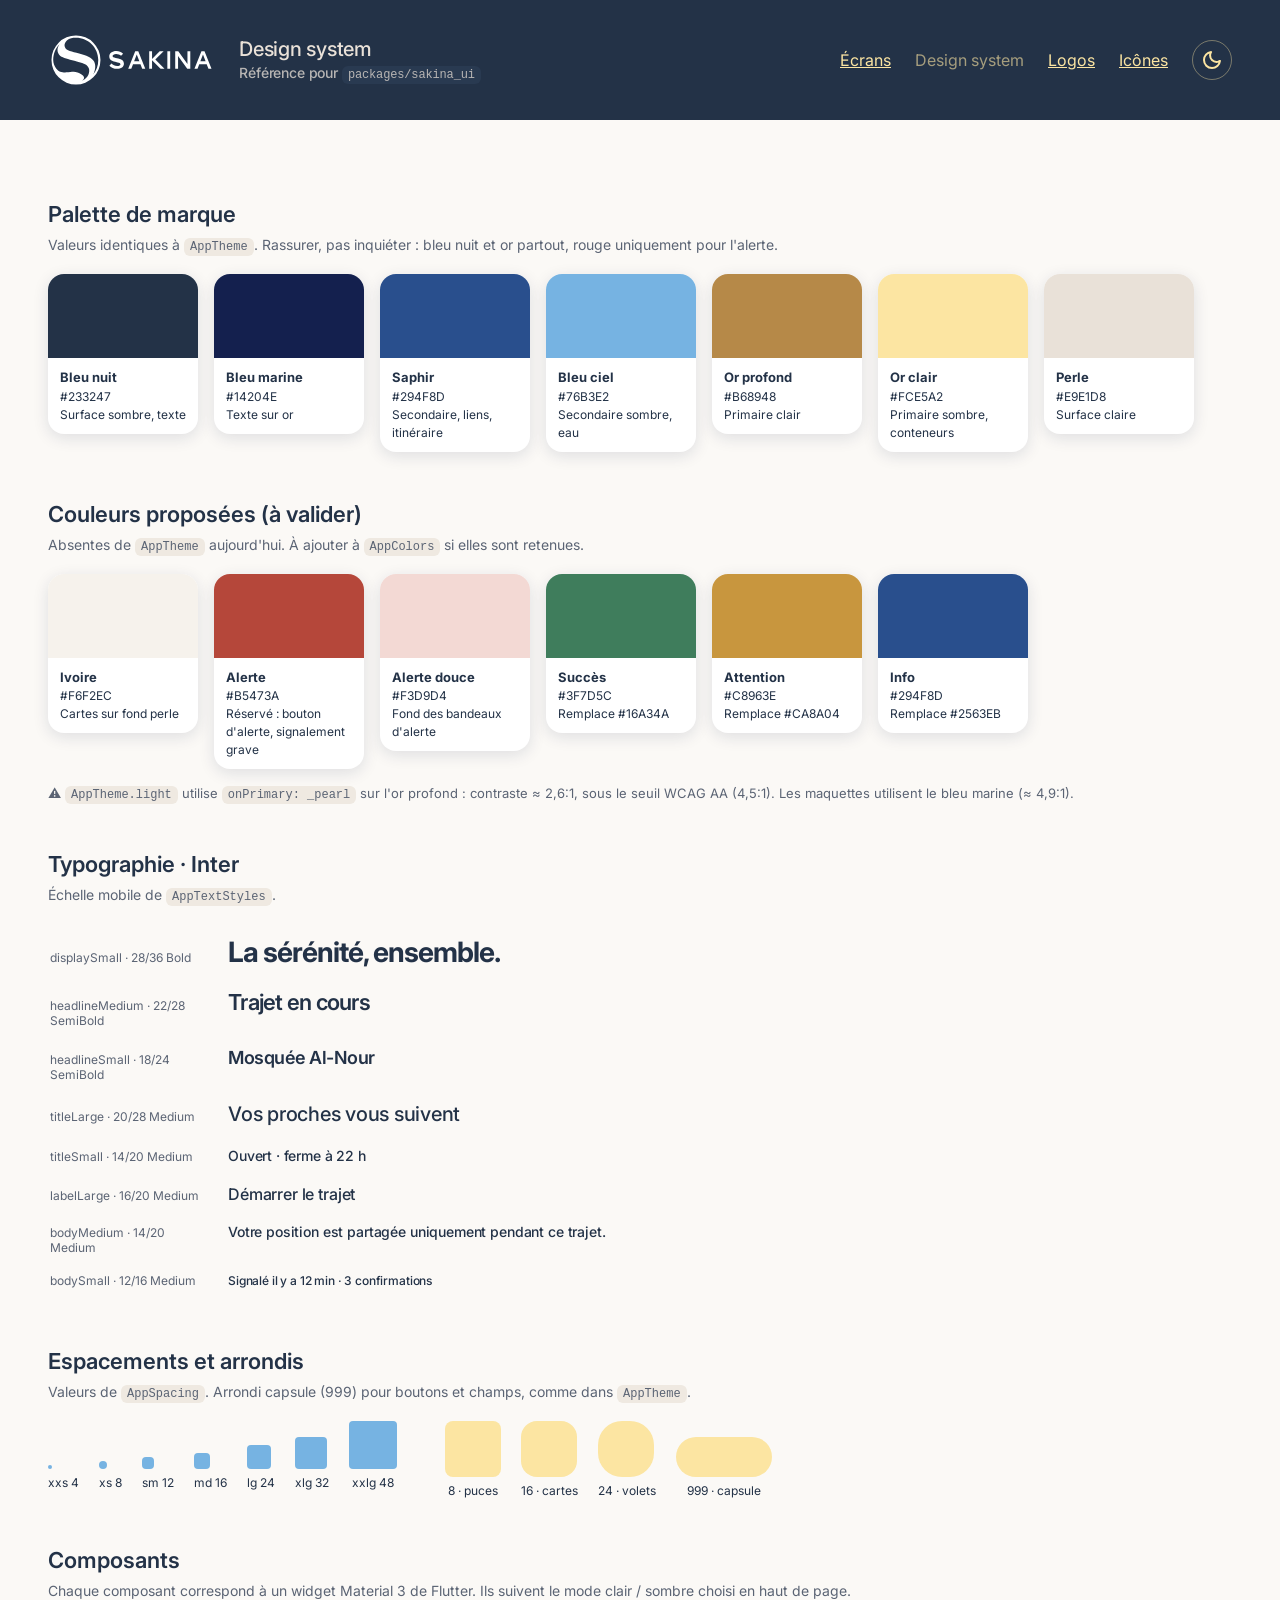
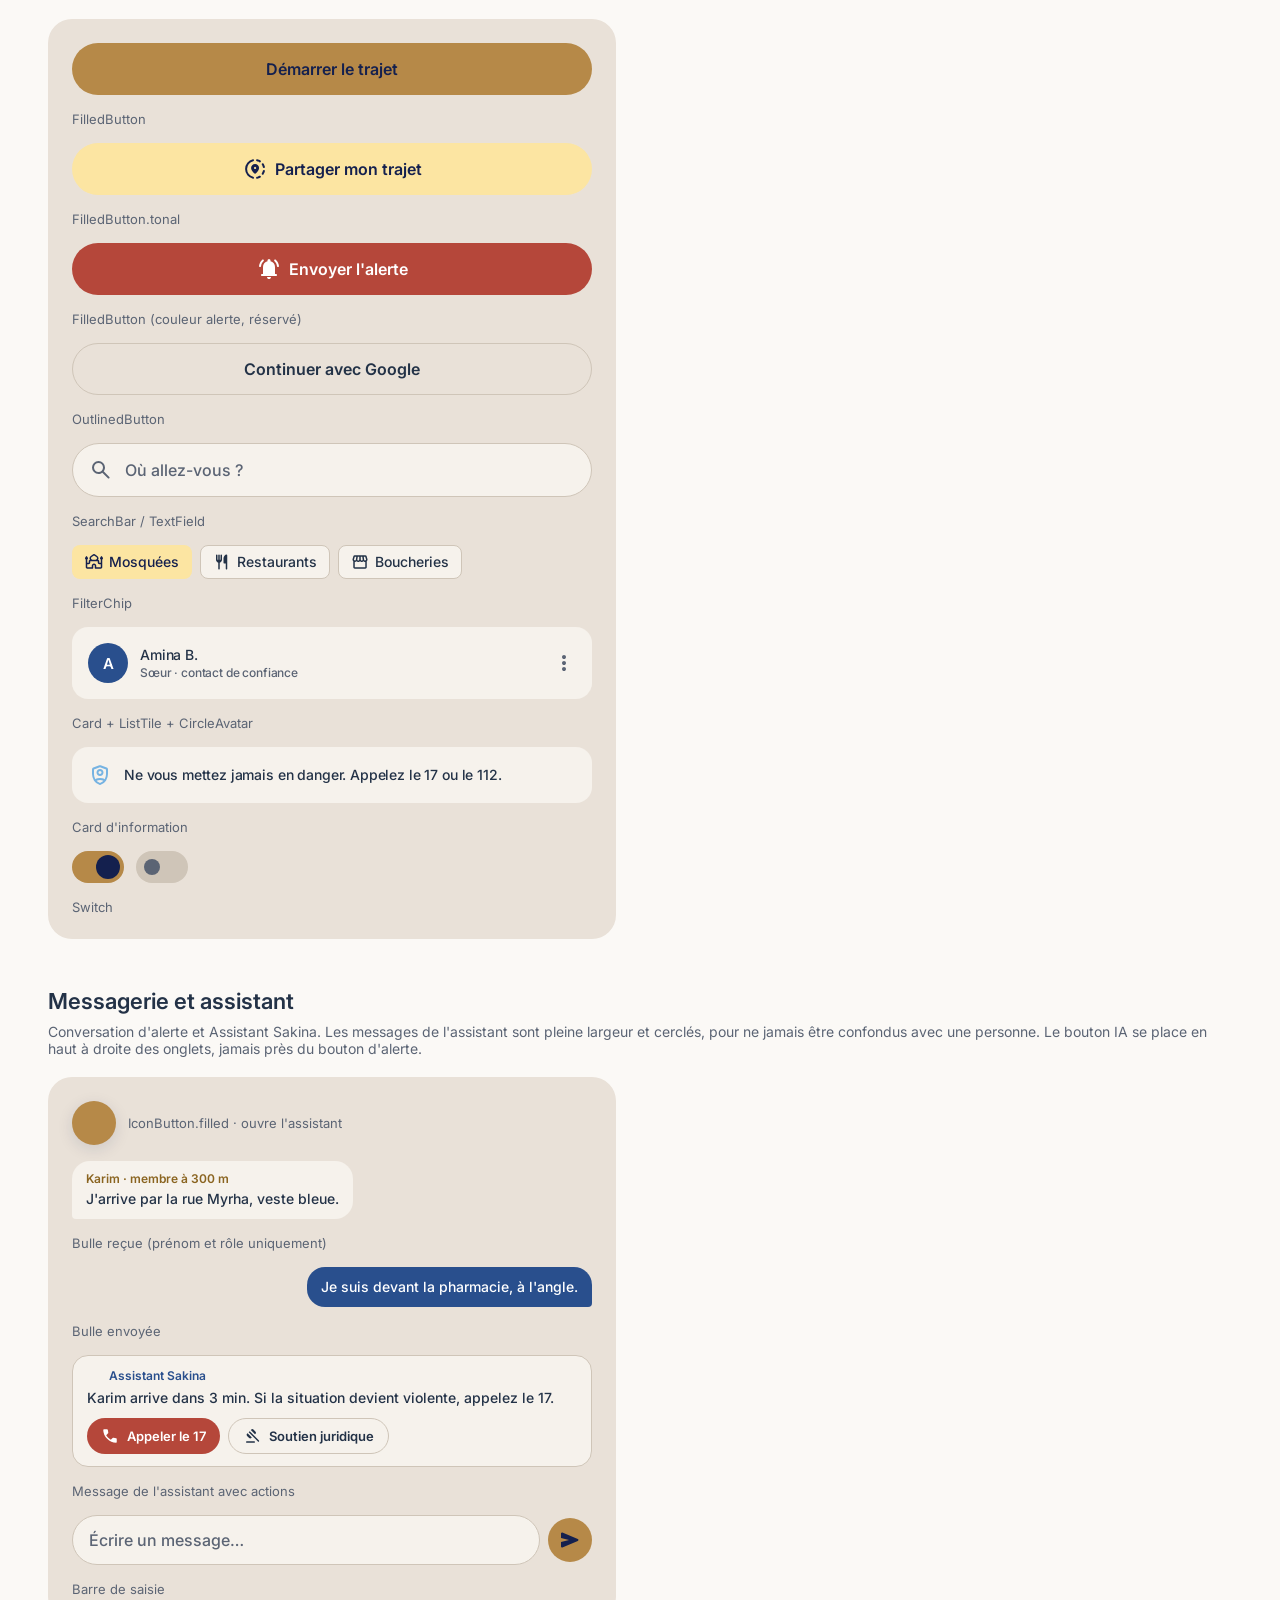
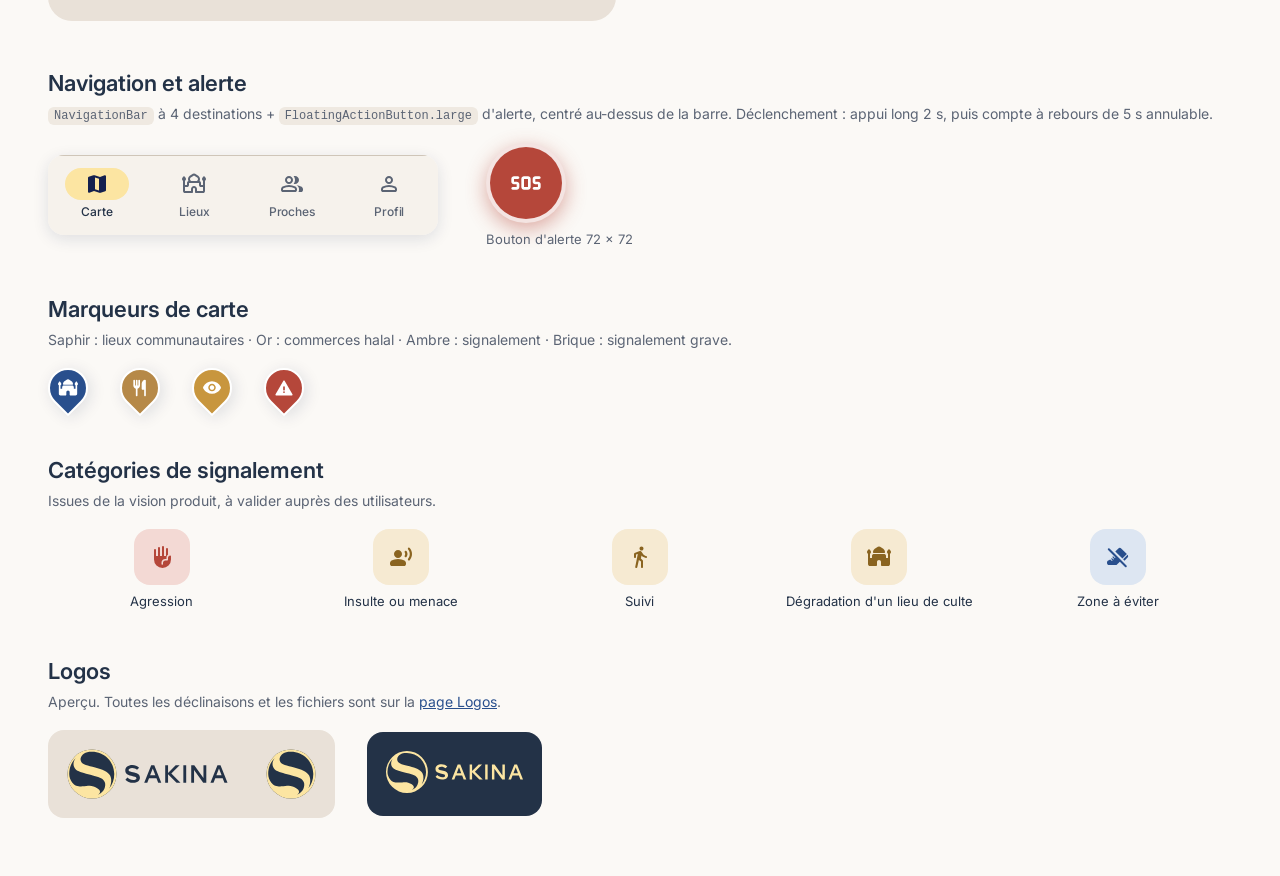
==== commit 1bc94bc2: "feat(mockups): add alert chat and Sakina AI assistant screens - New screens 14 (alert conversation) " ====
--- a/design-system.html
+++ b/design-system.html
@@ -131,6 +131,24 @@
     <div class="note">Switch</div>
   </div>
 
+  <h2>Messagerie et assistant</h2>
+  <p>Conversation d'alerte et Assistant Sakina. Les messages de l'assistant sont pleine largeur et cerclés, pour ne jamais être confondus avec une personne. Le bouton IA se place en haut à droite des onglets, jamais près du bouton d'alerte.</p>
+  <div class="panel light" data-auto-theme>
+    <div style="display:flex;gap:12px;align-items:center"><div class="ai-btn"><span class="icon" style="--i:url(icons/auto_awesome.svg)"></span></div><div class="note">IconButton.filled · ouvre l'assistant</div></div>
+    <div class="bubble"><span class="from">Karim · membre à 300 m</span>J'arrive par la rue Myrha, veste bleue.</div>
+    <div class="note">Bulle reçue (prénom et rôle uniquement)</div>
+    <div class="bubble mine">Je suis devant la pharmacie, à l'angle.</div>
+    <div class="note">Bulle envoyée</div>
+    <div class="ai-msg">
+      <div class="from"><span class="icon" style="--i:url(icons/auto_awesome.svg)"></span>Assistant Sakina</div>
+      Karim arrive dans 3 min. Si la situation devient violente, appelez le 17.
+      <div class="actions"><button class="btn alert"><span class="icon fill" style="--i:url(icons/call-fill.svg)"></span>Appeler le 17</button><button class="btn outline"><span class="icon" style="--i:url(icons/gavel.svg)"></span>Soutien juridique</button></div>
+    </div>
+    <div class="note">Message de l'assistant avec actions</div>
+    <div class="composer"><div class="input">Écrire un message…</div><div class="send"><span class="icon fill" style="--i:url(icons/send-fill.svg)"></span></div></div>
+    <div class="note">Barre de saisie</div>
+  </div>
+
   <h2>Navigation et alerte</h2>
   <p><code>NavigationBar</code> à 4 destinations + <code>FloatingActionButton.large</code> d'alerte, centré au-dessus de la barre. Déclenchement : appui long 2 s, puis compte à rebours de 5 s annulable.</p>
   <div class="row" style="align-items:center;gap:48px">
--- a/tokens.css
+++ b/tokens.css
@@ -231,3 +231,30 @@
 
 /* ListTile divider */
 .divider { height: 1px; background: var(--outline); }
+
+/* AI assistant entry (top-right IconButton.filled) and chat send button */
+.ai-btn, .composer .send {
+  width: 44px; height: 44px; border-radius: 50%; display: grid; place-items: center; flex: none;
+  background: var(--primary); color: var(--on-primary);
+}
+.ai-btn { box-shadow: var(--shadow); }
+
+/* Chat: received / sent bubbles, assistant message, composer */
+.bubble {
+  max-width: 78%; align-self: flex-start; padding: 10px 14px; border-radius: 18px 18px 18px 4px;
+  background: var(--surface-card); color: var(--on-surface); font: 500 14px/20px Inter, sans-serif;
+}
+.bubble.mine { align-self: flex-end; border-radius: 18px 18px 4px 18px; background: var(--secondary); color: var(--on-secondary); }
+.bubble .from { display: block; margin-bottom: 2px; font: 600 12px/16px Inter, sans-serif; color: var(--gold-ink); }
+/* Assistant message: full width and outlined so it never reads as a person */
+.ai-msg {
+  padding: 12px 14px; border-radius: var(--r-md); border: 1px solid var(--outline);
+  background: var(--surface-card); color: var(--on-surface); font: 500 14px/20px Inter, sans-serif;
+}
+.ai-msg .from { display: flex; align-items: center; gap: 6px; margin-bottom: 4px; font: 600 12px/16px Inter, sans-serif; color: var(--secondary); }
+.ai-msg .from .icon { font-size: 16px; }
+.ai-msg .actions { display: flex; flex-wrap: wrap; gap: var(--s-xs); margin-top: 10px; }
+.ai-msg .btn { height: 36px; padding: 0 14px; font-size: 13px; }
+.ai-msg .btn .icon { font-size: 18px; }
+.composer { display: flex; align-items: center; gap: var(--s-xs); }
+.composer .input { flex: 1; height: 48px; }
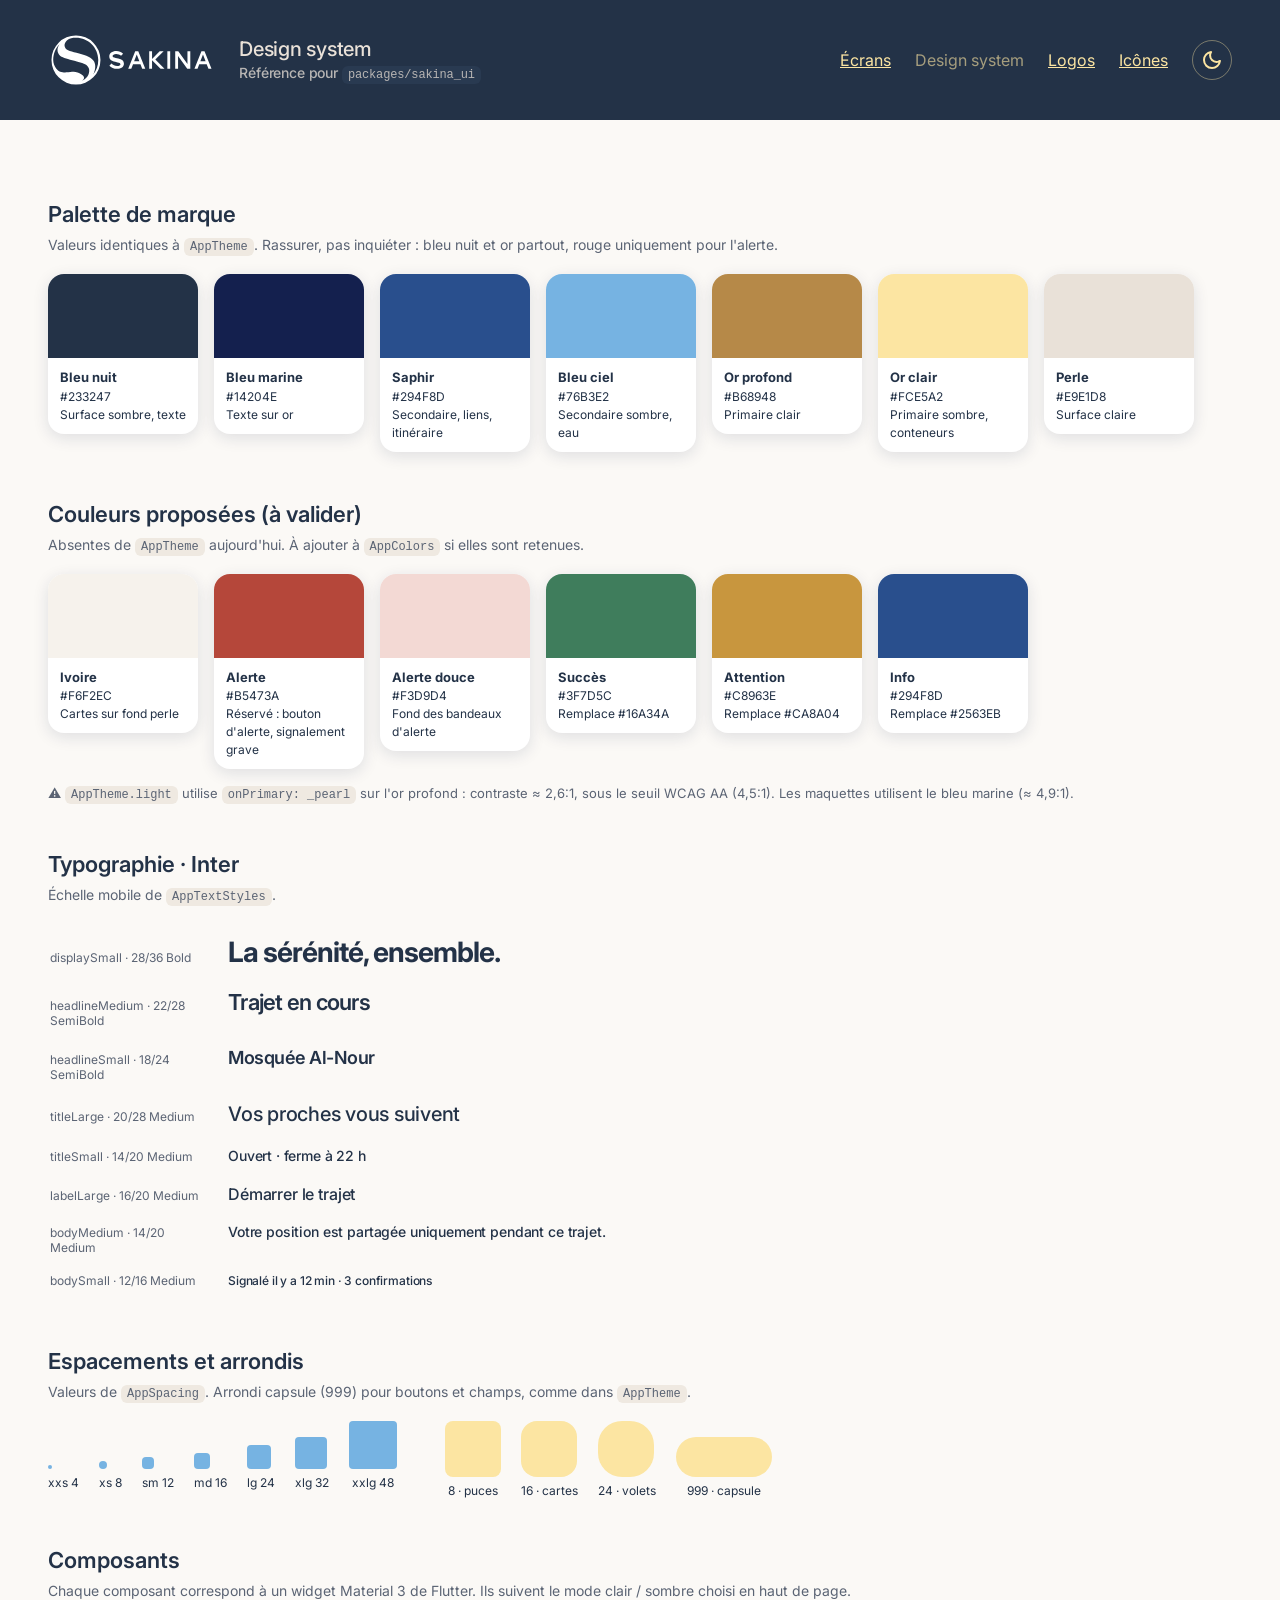
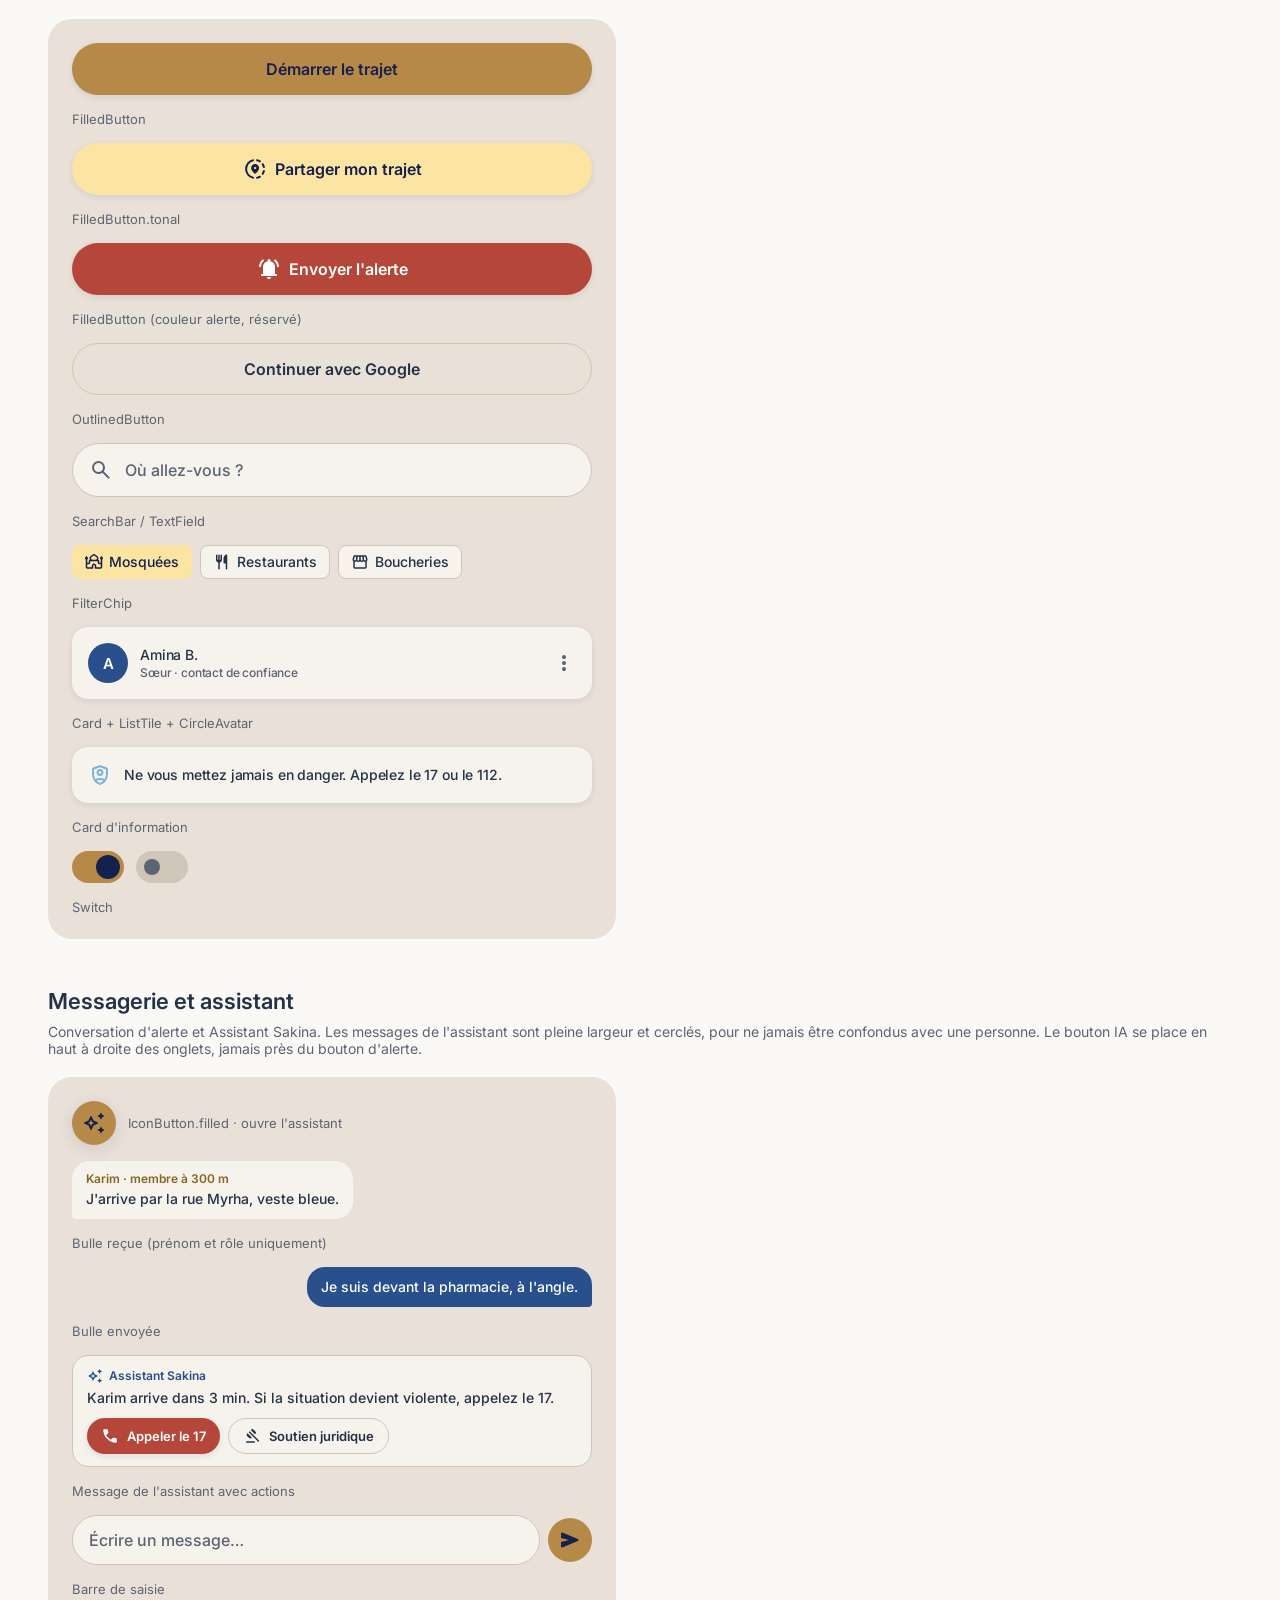
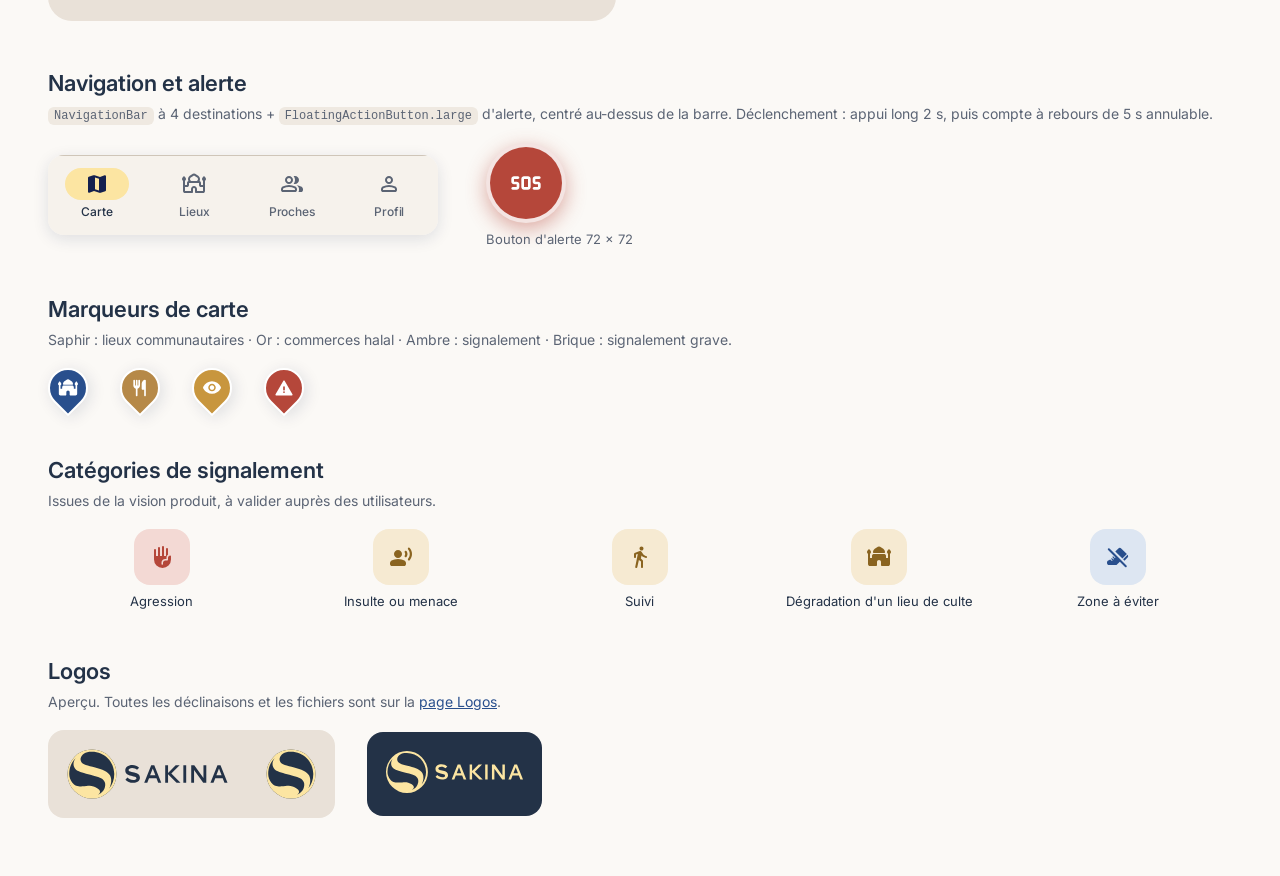
==== commit 740b28cc: "feat(design-system): centralize shared HTML components" ====
--- a/design-system.html
+++ b/design-system.html
@@ -49,7 +49,9 @@
     <button class="theme-toggle" type="button" aria-label="Mode sombre" aria-pressed="false"><span class="icon" style="--i:url(icons/dark_mode.svg)"></span></button>
   </nav>
 </header>
-<main>
+<p data-components-status role="status">Chargement des composants…</p>
+<noscript><p>JavaScript est nécessaire pour afficher les composants partagés.</p></noscript>
+<main data-components-pending>
 
   <h2>Palette de marque</h2>
   <p>Valeurs identiques à <code>AppTheme</code>. Rassurer, pas inquiéter : bleu nuit et or partout, rouge uniquement pour l'alerte.</p>
@@ -134,18 +136,14 @@
   <h2>Messagerie et assistant</h2>
   <p>Conversation d'alerte et Assistant Sakina. Les messages de l'assistant sont pleine largeur et cerclés, pour ne jamais être confondus avec une personne. Le bouton IA se place en haut à droite des onglets, jamais près du bouton d'alerte.</p>
   <div class="panel light" data-auto-theme>
-    <div style="display:flex;gap:12px;align-items:center"><div class="ai-btn"><span class="icon" style="--i:url(icons/auto_awesome.svg)"></span></div><div class="note">IconButton.filled · ouvre l'assistant</div></div>
+    <div style="display:flex;gap:12px;align-items:center"><div data-component="ai-btn"></div><div class="note">IconButton.filled · ouvre l'assistant</div></div>
     <div class="bubble"><span class="from">Karim · membre à 300 m</span>J'arrive par la rue Myrha, veste bleue.</div>
     <div class="note">Bulle reçue (prénom et rôle uniquement)</div>
     <div class="bubble mine">Je suis devant la pharmacie, à l'angle.</div>
     <div class="note">Bulle envoyée</div>
-    <div class="ai-msg">
-      <div class="from"><span class="icon" style="--i:url(icons/auto_awesome.svg)"></span>Assistant Sakina</div>
-      Karim arrive dans 3 min. Si la situation devient violente, appelez le 17.
-      <div class="actions"><button class="btn alert"><span class="icon fill" style="--i:url(icons/call-fill.svg)"></span>Appeler le 17</button><button class="btn outline"><span class="icon" style="--i:url(icons/gavel.svg)"></span>Soutien juridique</button></div>
-    </div>
+    <div data-component="ai-msg"><span slot="message">Karim arrive dans 3 min. Si la situation devient violente, appelez le 17.</span><div slot="actions"><button class="btn alert"><span class="icon fill" style="--i:url(icons/call-fill.svg)"></span>Appeler le 17</button><button class="btn outline"><span class="icon" style="--i:url(icons/gavel.svg)"></span>Soutien juridique</button></div></div>
     <div class="note">Message de l'assistant avec actions</div>
-    <div class="composer"><div class="input">Écrire un message…</div><div class="send"><span class="icon fill" style="--i:url(icons/send-fill.svg)"></span></div></div>
+    <div data-component="composer" data-placeholder="Écrire un message…"></div>
     <div class="note">Barre de saisie</div>
   </div>
 
@@ -153,14 +151,9 @@
   <p><code>NavigationBar</code> à 4 destinations + <code>FloatingActionButton.large</code> d'alerte, centré au-dessus de la barre. Déclenchement : appui long 2 s, puis compte à rebours de 5 s annulable.</p>
   <div class="row" style="align-items:center;gap:48px">
     <div class="light" data-auto-theme style="width:390px;border-radius:16px;overflow:hidden;box-shadow:var(--shadow)">
-      <nav class="navbar">
-        <div class="item active"><div class="pill"><span class="icon fill" style="--i:url(icons/map-fill.svg)"></span></div><span class="label-m">Carte</span></div>
-        <div class="item"><div class="pill"><span class="icon" style="--i:url(icons/mosque.svg)"></span></div><span class="label-m">Lieux</span></div>
-        <div class="item"><div class="pill"><span class="icon" style="--i:url(icons/group.svg)"></span></div><span class="label-m">Proches</span></div>
-        <div class="item"><div class="pill"><span class="icon" style="--i:url(icons/person.svg)"></span></div><span class="label-m">Profil</span></div>
-      </nav>
+      <div data-component="navbar" data-active="map"></div>
     </div>
-    <div style="text-align:center"><div class="sos"><span class="icon fill" style="--i:url(icons/sos-fill.svg)"></span></div><div class="note" style="margin-top:8px">Bouton d'alerte 72 × 72</div></div>
+    <div style="text-align:center"><div data-component="sos"></div><div class="note" style="margin-top:8px">Bouton d'alerte 72 × 72</div></div>
   </div>
 
   <h2>Marqueurs de carte</h2>
@@ -189,6 +182,21 @@
     <div style="background:var(--midnight);padding:16px;border-radius:16px"><img src="logos/svg/sakina-horizontal-or.svg" alt="" height="48"></div>
   </div>
 </main>
+<!-- Source unique des composites, utilisée ici et dans index.html par components.js. -->
+<template data-component-template="status"><div class="status"><span data-param="time">9:41</span><span class="icons"><span class="icon" style="--i:url(icons/signal_cellular_alt.svg)"></span><span class="icon" style="--i:url(icons/wifi.svg)"></span><span class="icon" style="--i:url(icons/battery_full.svg)"></span></span></div></template>
+<template data-component-template="home-ind"><div class="home-ind"></div></template>
+<template data-component-template="navbar"><nav class="navbar">
+  <div class="item" data-destination="map" data-icon="icons/map.svg" data-active-icon="icons/map-fill.svg"><div class="pill"><span class="icon" style="--i:url(icons/map.svg)"></span></div><span class="label-m">Carte</span></div>
+  <div class="item" data-destination="places" data-icon="icons/mosque.svg" data-active-icon="icons/mosque-fill.svg"><div class="pill"><span class="icon" style="--i:url(icons/mosque.svg)"></span></div><span class="label-m">Lieux</span></div>
+  <div class="item" data-destination="contacts" data-icon="icons/group.svg" data-active-icon="icons/group-fill.svg"><div class="pill"><span class="icon" style="--i:url(icons/group.svg)"></span></div><span class="label-m">Proches</span></div>
+  <div class="item" data-destination="profile" data-icon="icons/person.svg" data-active-icon="icons/person-fill.svg"><div class="pill"><span class="icon" style="--i:url(icons/person.svg)"></span></div><span class="label-m">Profil</span></div>
+</nav></template>
+<template data-component-template="sos"><div class="sos"><span class="icon fill" style="--i:url(icons/sos-fill.svg)"></span></div></template>
+<template data-component-template="fab-sos"><div class="fab-sos"><div data-component="sos"></div></div></template>
+<template data-component-template="ai-btn"><div class="ai-btn"><span class="icon" style="--i:url(icons/auto_awesome.svg)"></span></div></template>
+<template data-component-template="composer"><div class="composer"><div class="input" data-param="placeholder">Écrire un message…</div><div class="send"><span class="icon fill" style="--i:url(icons/send-fill.svg)"></span></div></div></template>
+<template data-component-template="ai-msg"><div class="ai-msg"><div class="from"><span class="icon" style="--i:url(icons/auto_awesome.svg)"></span>Assistant Sakina</div><slot name="message"></slot><div class="actions"><slot name="actions"></slot></div></div></template>
 <script src="theme.js"></script>
+<script src="components.js"></script>
 </body>
 </html>
--- a/tokens.css
+++ b/tokens.css
@@ -39,6 +39,7 @@
   --r-pill: 999px;
 
   --shadow: 0 4px 16px rgb(20 32 78 / 0.12);
+  --shadow-sm: 0 2px 6px rgb(20 32 78 / 0.10);
 
   /* Page chrome around the mockups (not the app), switched by theme.js */
   --page: #fbf9f6;
@@ -61,6 +62,15 @@
 }
 
 a { color: var(--page-link); }
+
+[data-components-pending] { visibility: hidden; }
+[data-components-status] { margin: 24px 48px; font: 500 14px/20px Inter, sans-serif; }
+
+.status { height: 54px; flex: none; display: flex; align-items: center; justify-content: space-between; padding: 6px 32px 0; font: 600 16px/1 Inter, sans-serif; position: relative; z-index: 5; }
+.status .icons { display: flex; gap: 6px; }
+.status .icon { font-size: 18px; }
+.home-ind { position: absolute; bottom: 8px; left: 50%; width: 134px; height: 5px; margin-left: -67px; border-radius: 3px; background: var(--on-surface); opacity: .8; z-index: 9; }
+.fab-sos { position: absolute; right: 20px; z-index: 7; }
 
 /* Header light/dark switch */
 .theme-toggle {
@@ -150,6 +160,7 @@
   height: 52px; padding: 0 var(--s-lg); border: 0; border-radius: var(--r-pill);
   background: var(--primary); color: var(--on-primary);
   font: 600 16px/20px Inter, sans-serif;
+  box-shadow: var(--shadow-sm);
 }
 /* FilledButton.tonal */
 .btn.tonal { background: var(--primary-container); color: var(--on-primary-container); }
@@ -157,6 +168,7 @@
 .btn.outline { background: transparent; color: var(--on-surface); border: 1.5px solid var(--outline); }
 /* TextButton */
 .btn.text { background: transparent; color: var(--secondary); height: 40px; padding: 0 var(--s-xs); }
+.btn.outline, .btn.text { box-shadow: none; }
 .btn.alert { background: var(--alert); color: #fff; }
 .btn.block { width: 100%; }
 
@@ -183,6 +195,7 @@
 .card {
   background: var(--surface-card); border-radius: var(--r-md); padding: var(--s-md);
   color: var(--on-surface);
+  box-shadow: var(--shadow-sm);
 }
 
 /* NavigationBar */
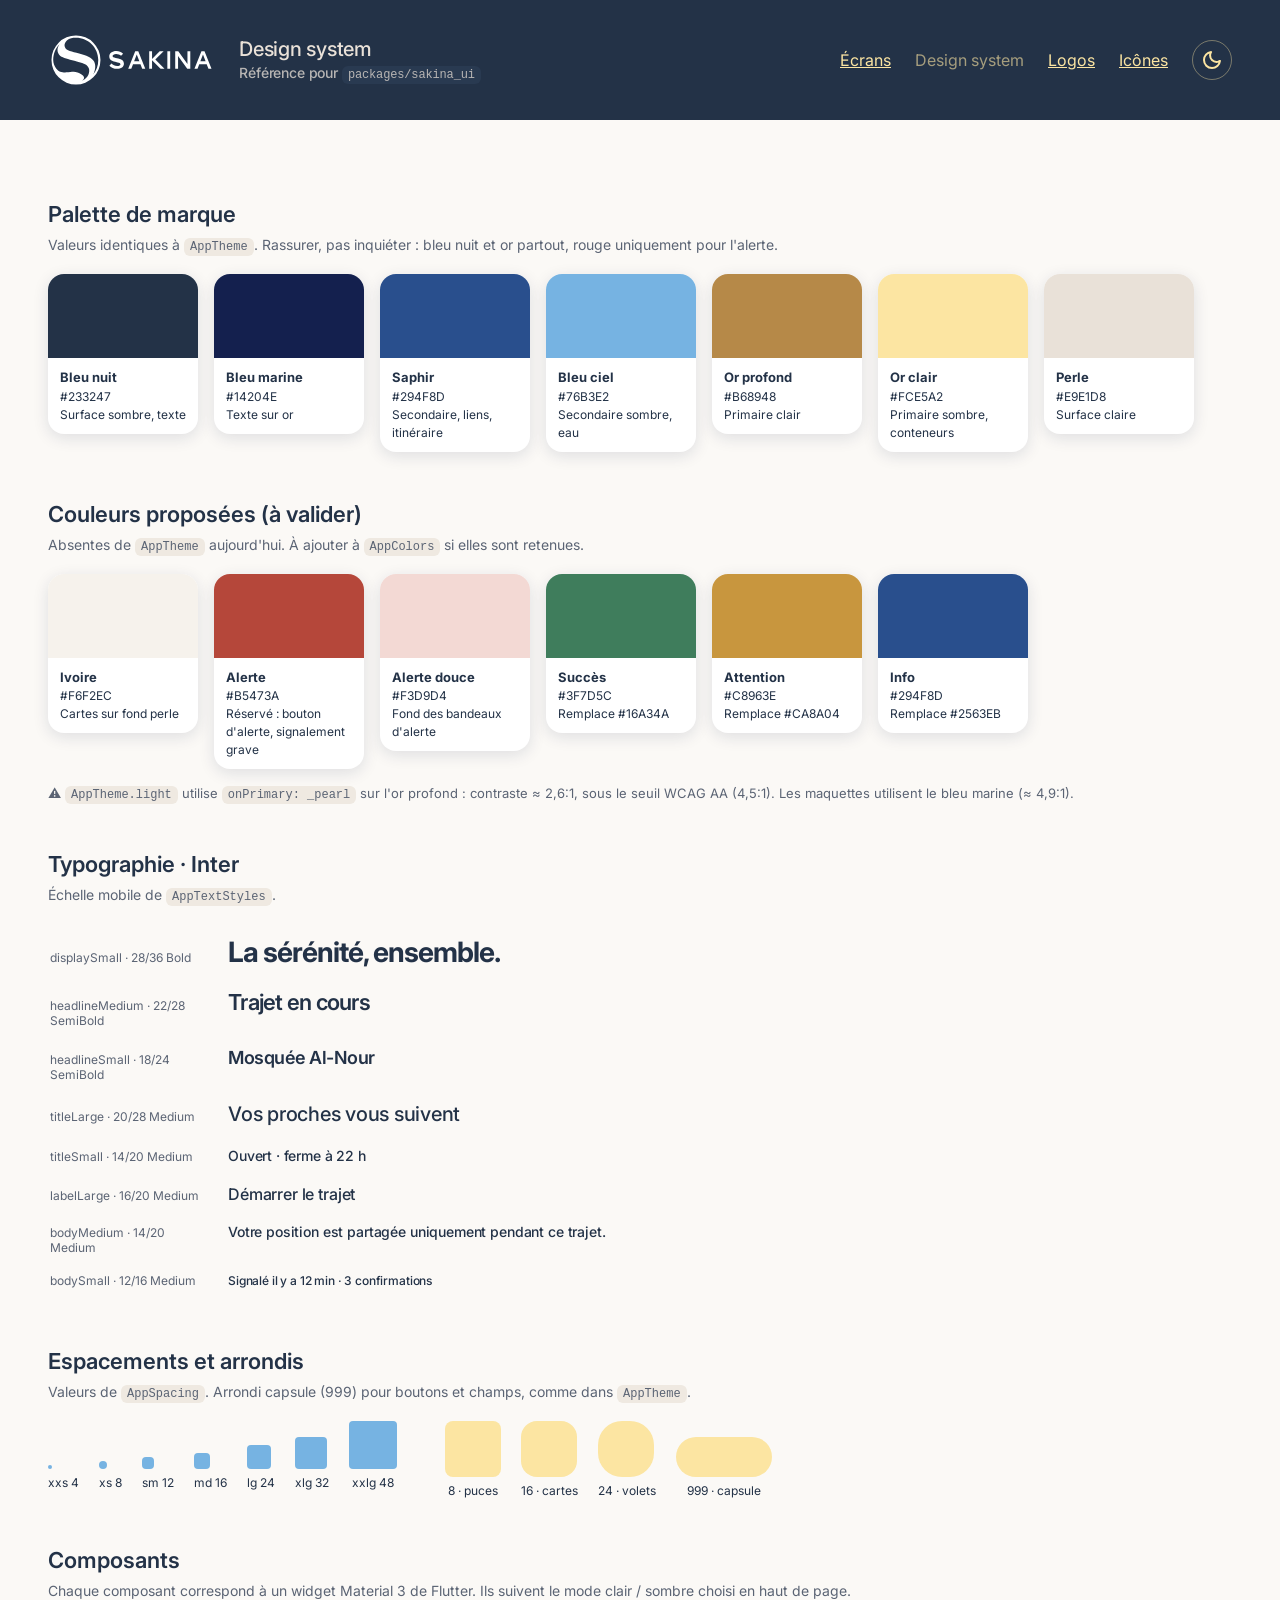
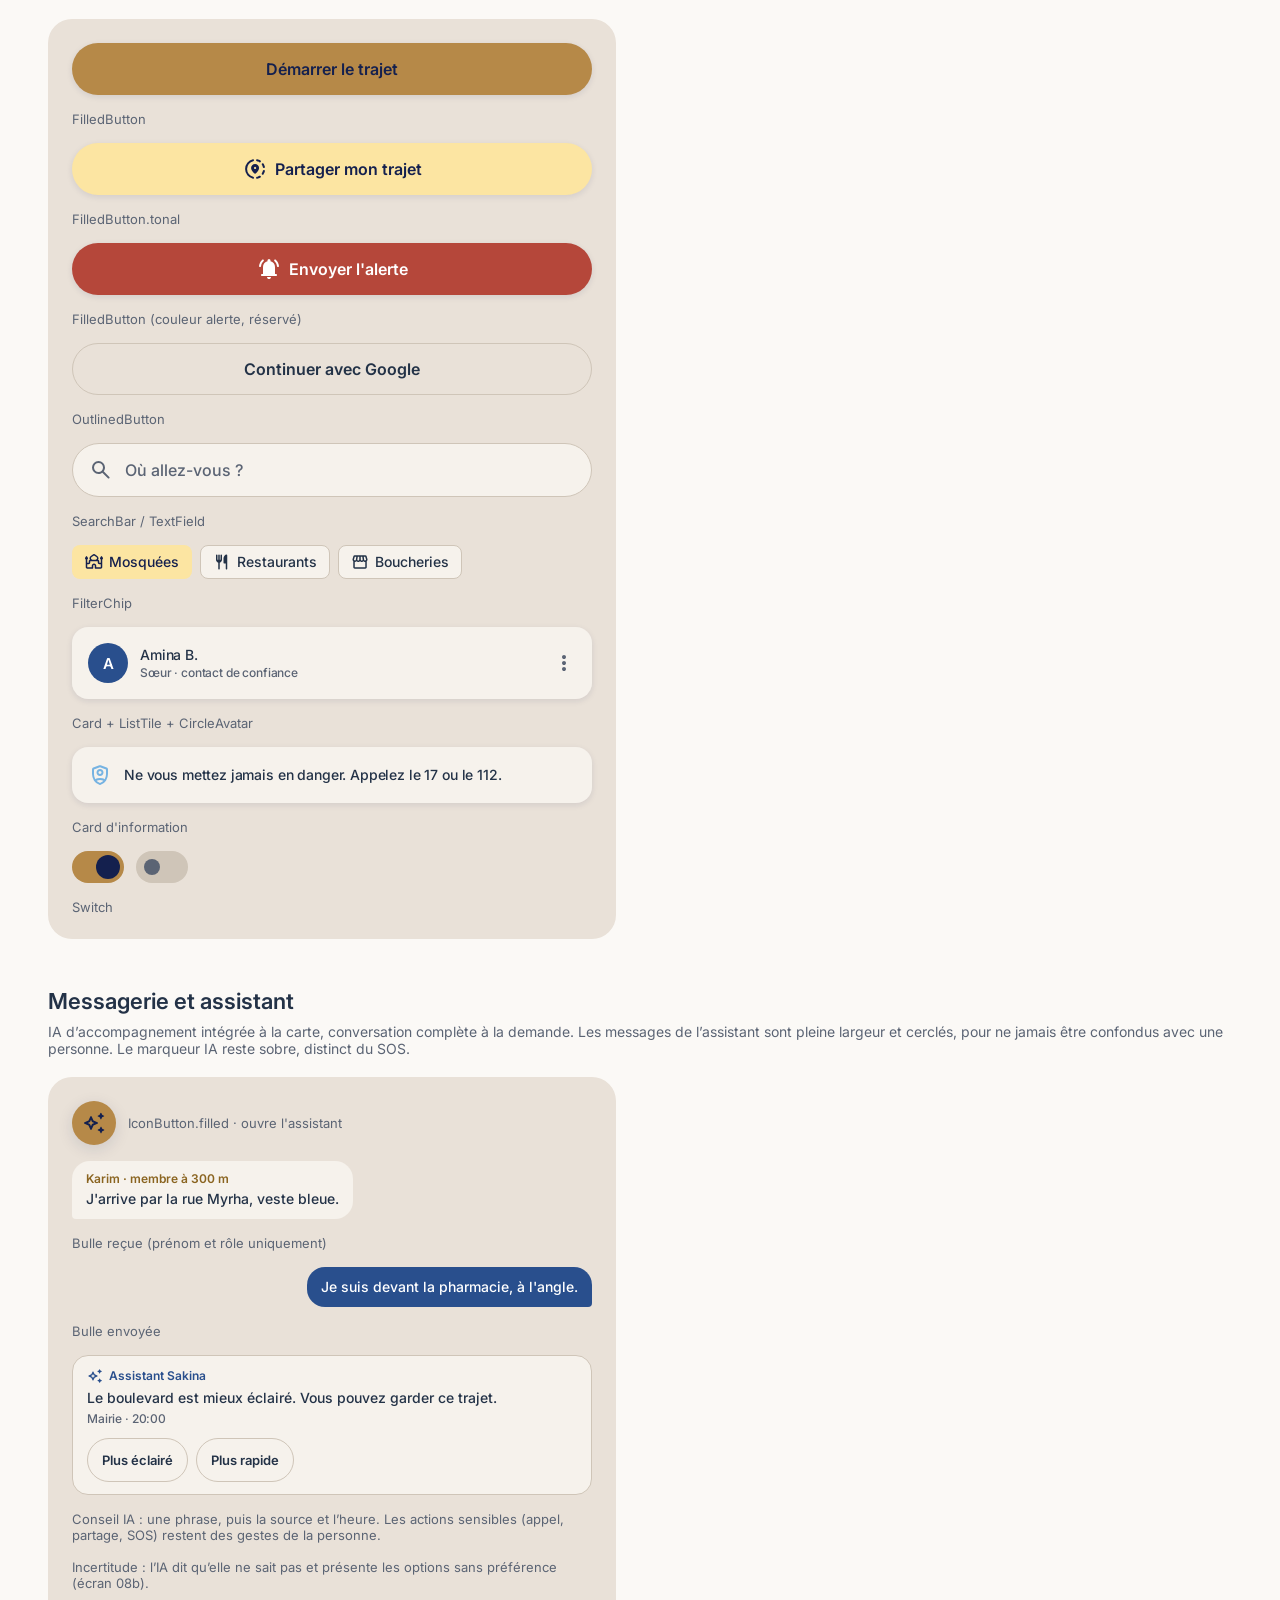
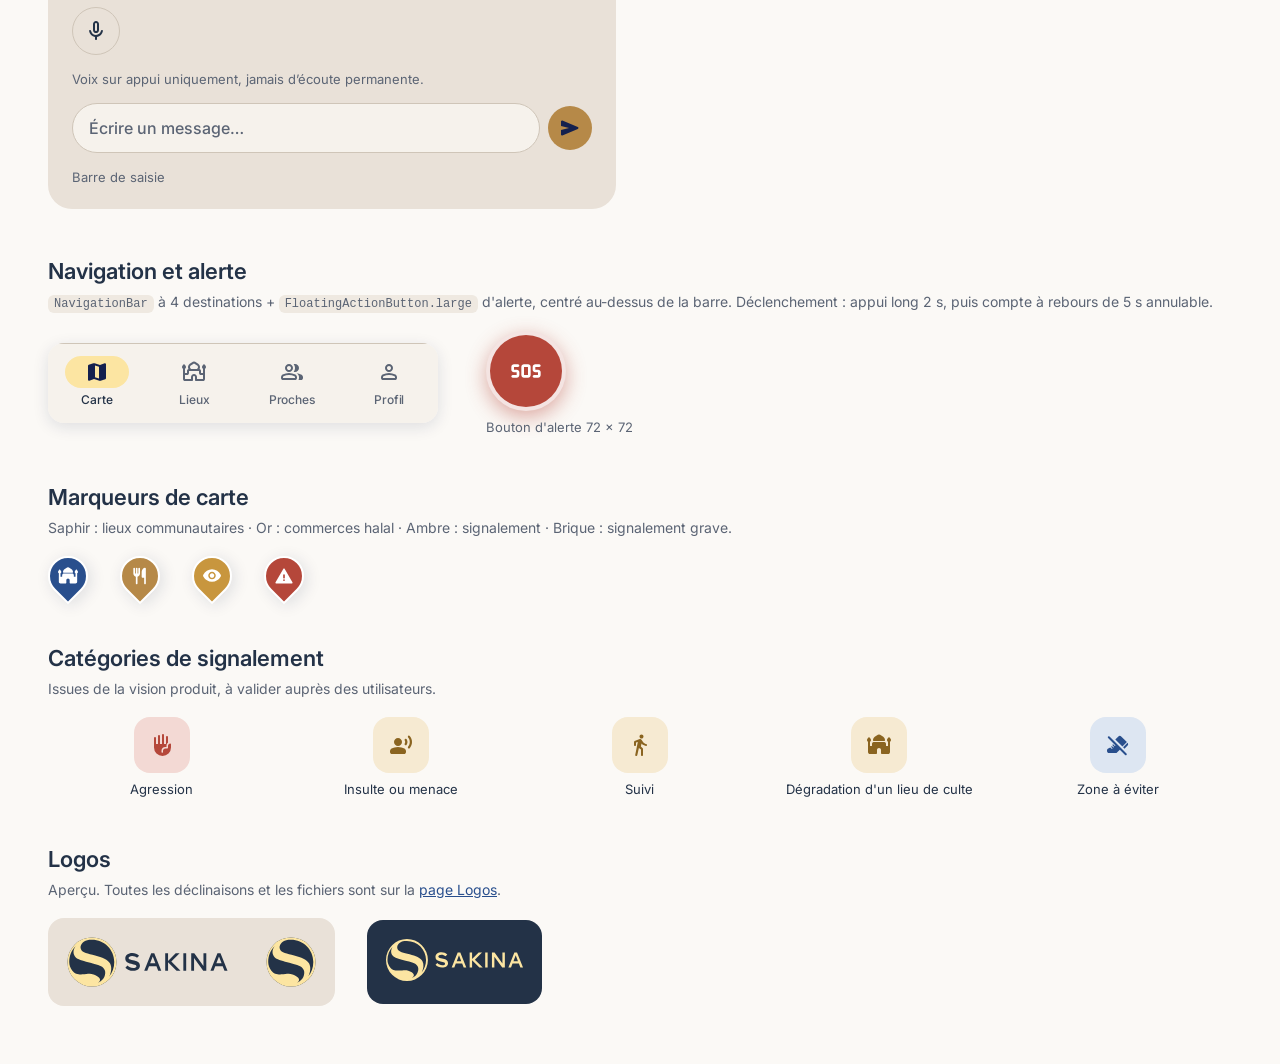
==== commit 39a3d10b: "feat(mockups): center trip screens on a concise AI assistant Add AI route comparison, no-data varian" ====
--- a/design-system.html
+++ b/design-system.html
@@ -134,15 +134,18 @@
   </div>
 
   <h2>Messagerie et assistant</h2>
-  <p>Conversation d'alerte et Assistant Sakina. Les messages de l'assistant sont pleine largeur et cerclés, pour ne jamais être confondus avec une personne. Le bouton IA se place en haut à droite des onglets, jamais près du bouton d'alerte.</p>
+  <p>IA d’accompagnement intégrée à la carte, conversation complète à la demande. Les messages de l’assistant sont pleine largeur et cerclés, pour ne jamais être confondus avec une personne. Le marqueur IA reste sobre, distinct du SOS.</p>
   <div class="panel light" data-auto-theme>
     <div style="display:flex;gap:12px;align-items:center"><div data-component="ai-btn"></div><div class="note">IconButton.filled · ouvre l'assistant</div></div>
     <div class="bubble"><span class="from">Karim · membre à 300 m</span>J'arrive par la rue Myrha, veste bleue.</div>
     <div class="note">Bulle reçue (prénom et rôle uniquement)</div>
     <div class="bubble mine">Je suis devant la pharmacie, à l'angle.</div>
     <div class="note">Bulle envoyée</div>
-    <div data-component="ai-msg"><span slot="message">Karim arrive dans 3 min. Si la situation devient violente, appelez le 17.</span><div slot="actions"><button class="btn alert"><span class="icon fill" style="--i:url(icons/call-fill.svg)"></span>Appeler le 17</button><button class="btn outline"><span class="icon" style="--i:url(icons/gavel.svg)"></span>Soutien juridique</button></div></div>
-    <div class="note">Message de l'assistant avec actions</div>
+    <div data-component="ai-msg"><span slot="message">Le boulevard est mieux éclairé. Vous pouvez garder ce trajet.<br><span class="body-s muted">Mairie · 20:00</span></span><div slot="actions"><button class="btn outline" style="height:44px">Plus éclairé</button><button class="btn outline" style="height:44px">Plus rapide</button></div></div>
+    <div class="note">Conseil IA : une phrase, puis la source et l’heure. Les actions sensibles (appel, partage, SOS) restent des gestes de la personne.</div>
+    <div class="note">Incertitude : l’IA dit qu’elle ne sait pas et présente les options sans préférence (écran 08b).</div>
+    <button class="btn outline" aria-label="Appuyer pour parler à l’assistant" style="height:48px;width:48px;padding:0"><span class="icon" style="--i:url(icons/mic.svg)"></span></button>
+    <div class="note">Voix sur appui uniquement, jamais d’écoute permanente.</div>
     <div data-component="composer" data-placeholder="Écrire un message…"></div>
     <div class="note">Barre de saisie</div>
   </div>
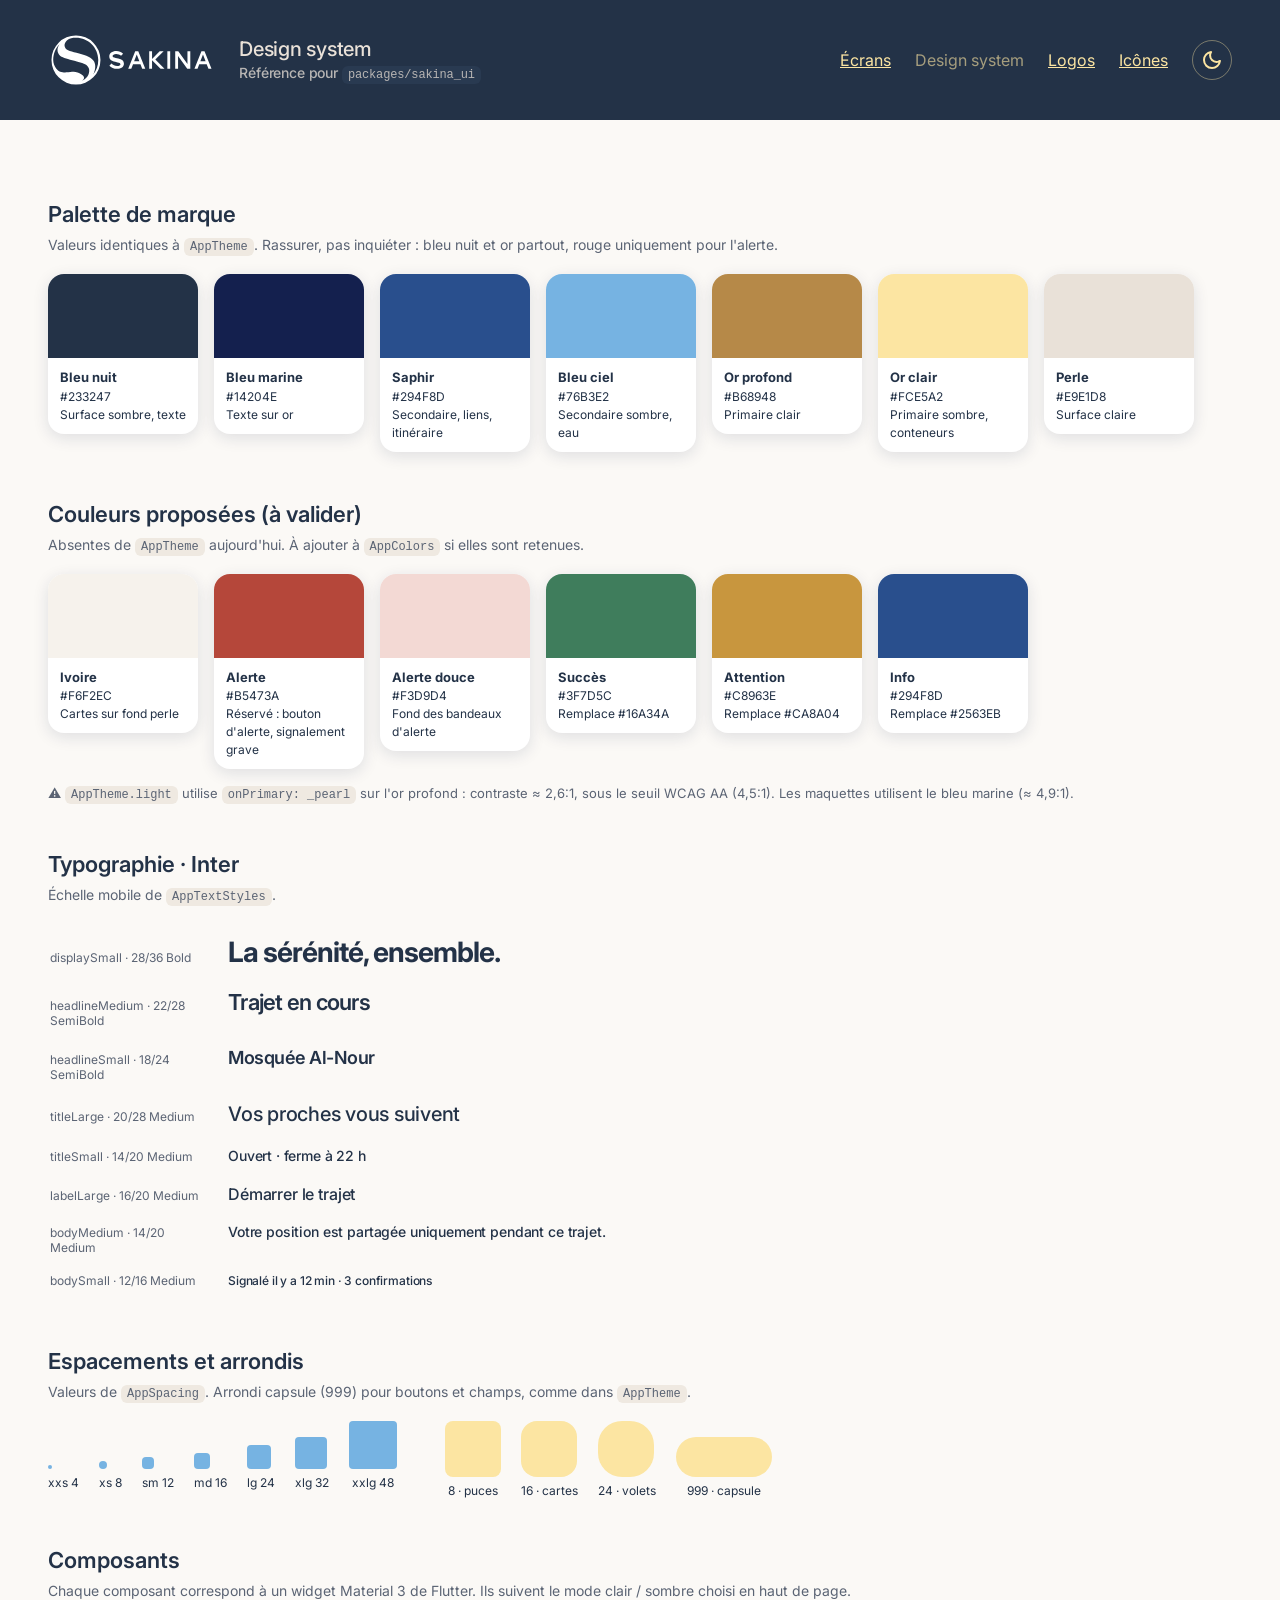
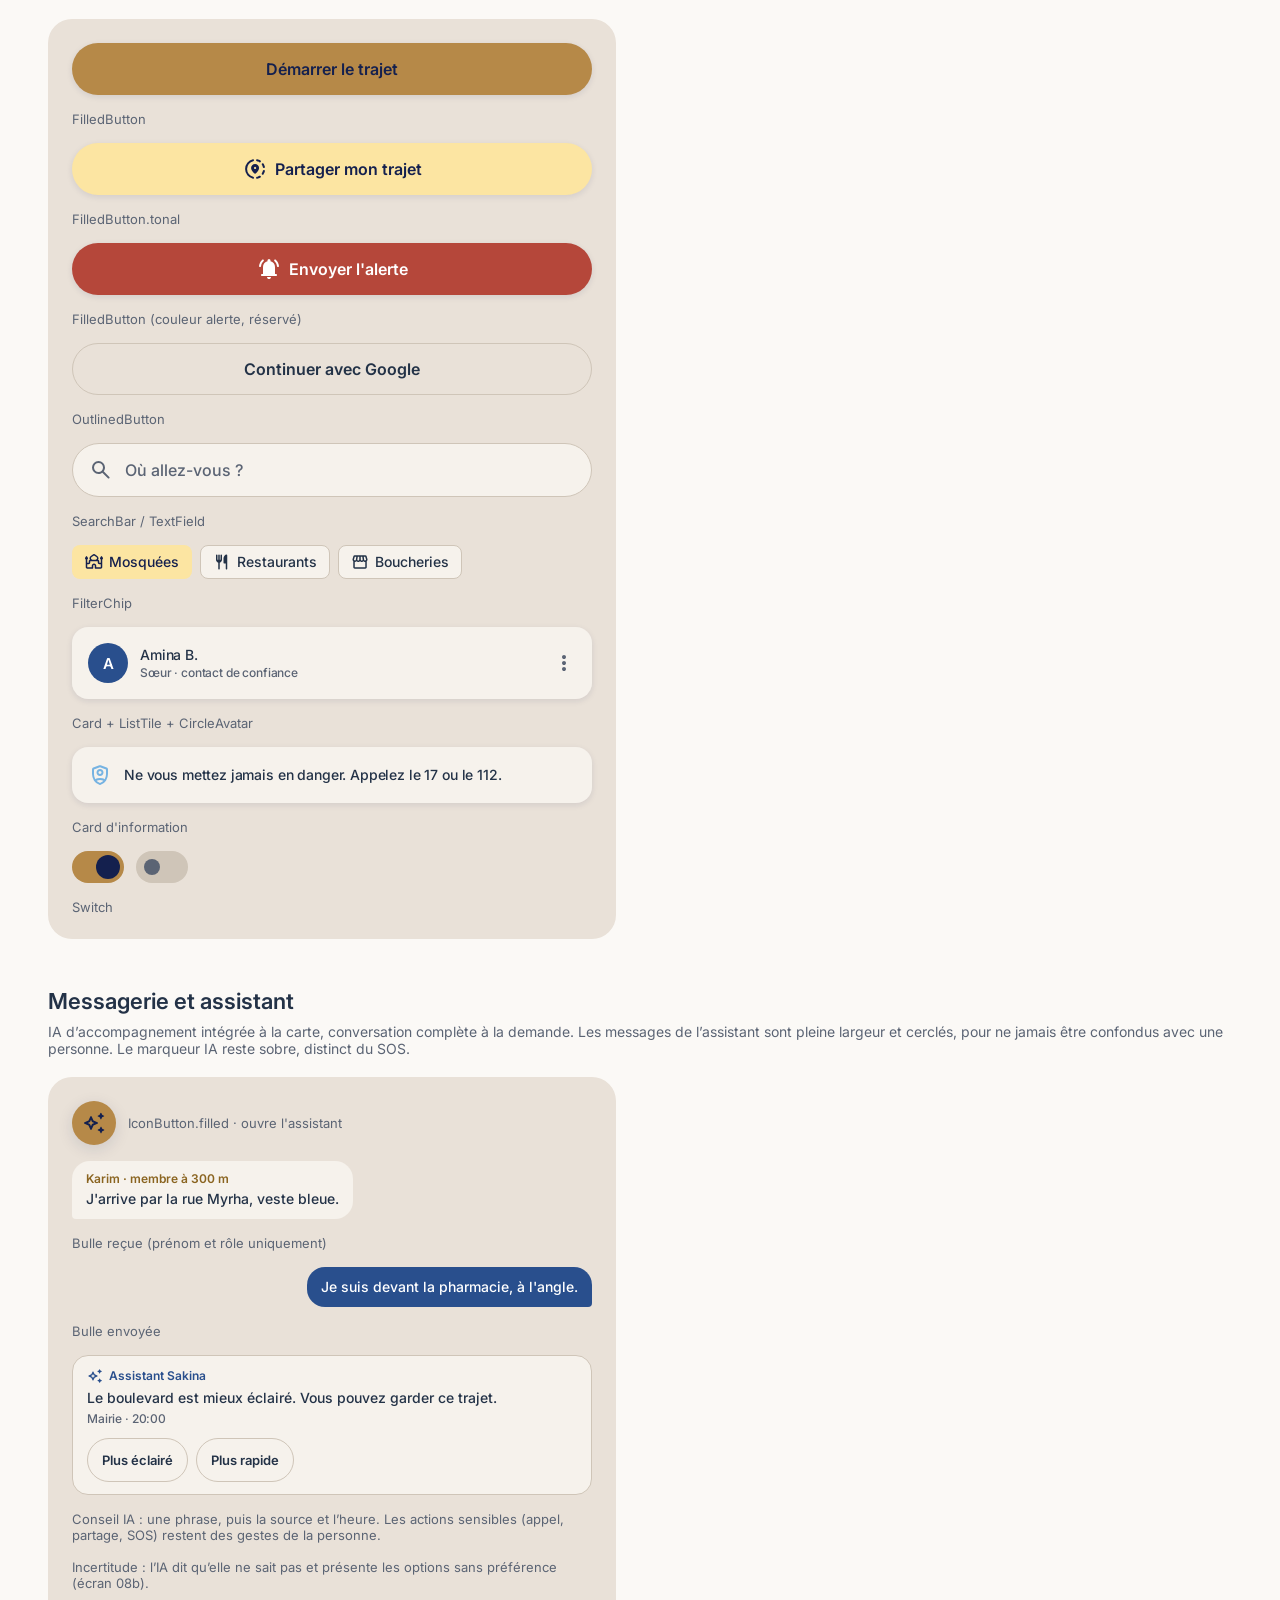
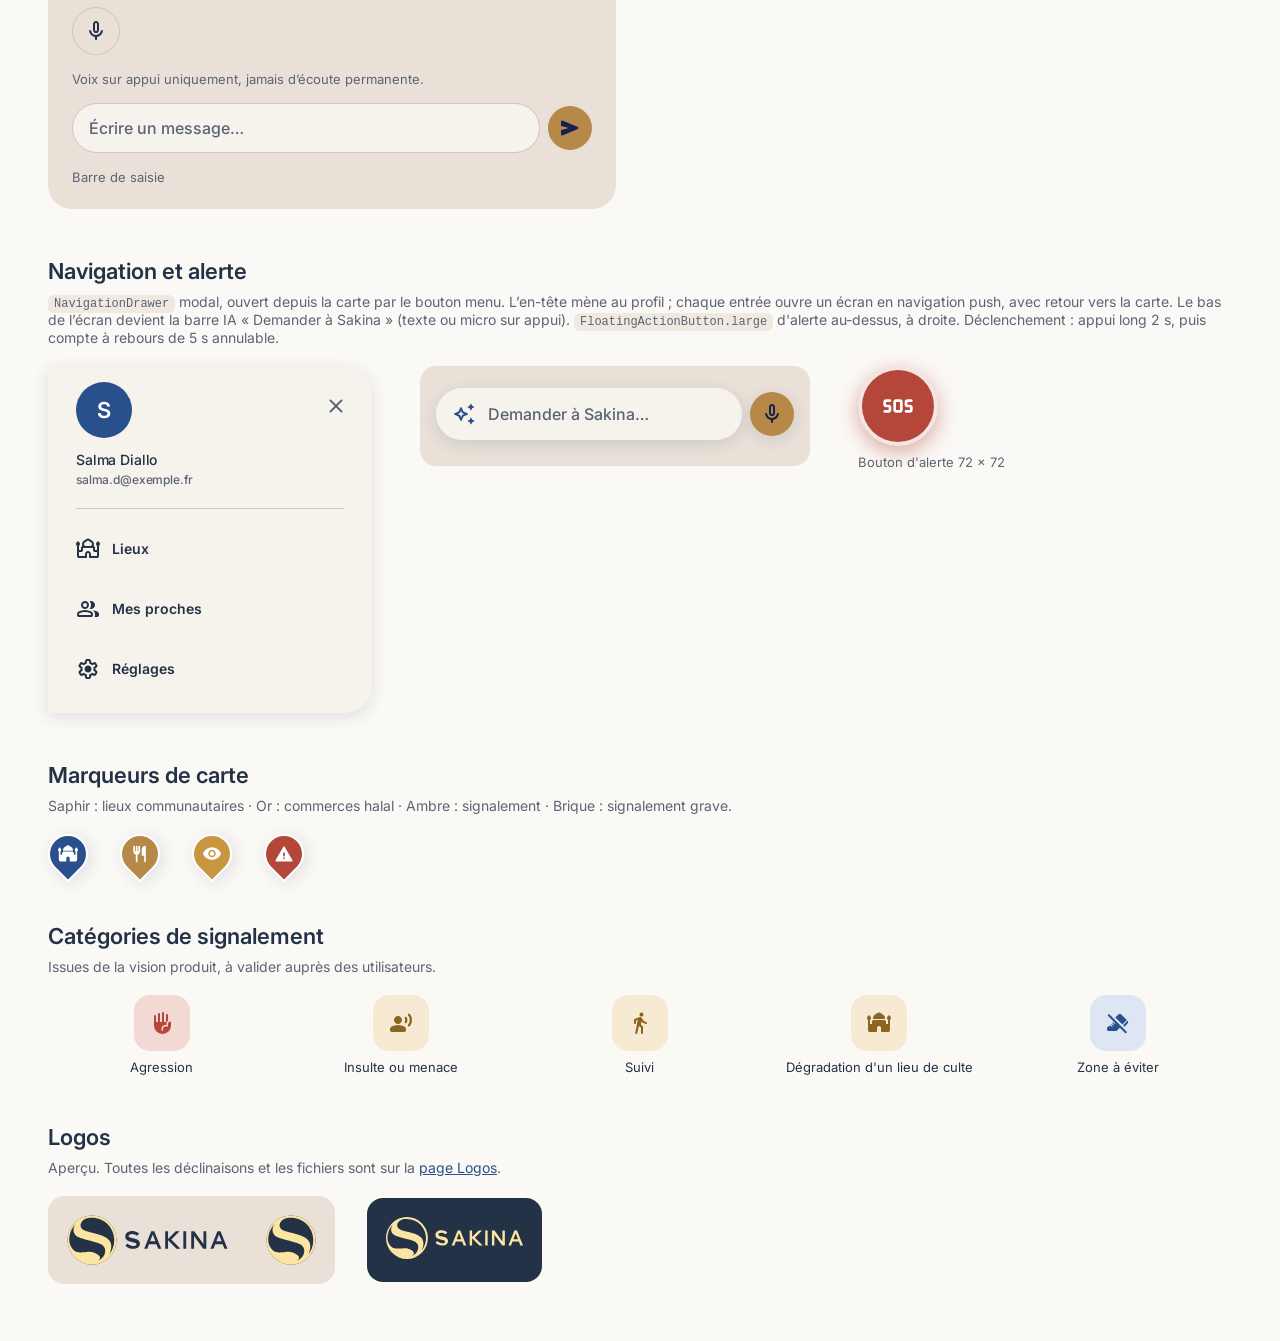
==== commit f967a415: "feat(mockups): replace bottom navigation with AI drawer" ====
--- a/design-system.html
+++ b/design-system.html
@@ -151,11 +151,10 @@
   </div>
 
   <h2>Navigation et alerte</h2>
-  <p><code>NavigationBar</code> à 4 destinations + <code>FloatingActionButton.large</code> d'alerte, centré au-dessus de la barre. Déclenchement : appui long 2 s, puis compte à rebours de 5 s annulable.</p>
-  <div class="row" style="align-items:center;gap:48px">
-    <div class="light" data-auto-theme style="width:390px;border-radius:16px;overflow:hidden;box-shadow:var(--shadow)">
-      <div data-component="navbar" data-active="map"></div>
-    </div>
+  <p><code>NavigationDrawer</code> modal, ouvert depuis la carte par le bouton menu. L’en-tête mène au profil ; chaque entrée ouvre un écran en navigation push, avec retour vers la carte. Le bas de l’écran devient la barre IA « Demander à Sakina » (texte ou micro sur appui). <code>FloatingActionButton.large</code> d'alerte au-dessus, à droite. Déclenchement : appui long 2 s, puis compte à rebours de 5 s annulable.</p>
+  <div class="row" style="align-items:flex-start;gap:48px">
+    <div class="light" data-auto-theme style="border-radius:0 28px 28px 0;overflow:hidden;box-shadow:var(--shadow)"><div data-component="drawer"></div></div>
+    <div class="light" data-auto-theme style="width:390px;border-radius:16px;background:var(--surface);padding-top:16px"><div data-component="ai-bar"></div></div>
     <div style="text-align:center"><div data-component="sos"></div><div class="note" style="margin-top:8px">Bouton d'alerte 72 × 72</div></div>
   </div>
 
@@ -188,12 +187,14 @@
 <!-- Source unique des composites, utilisée ici et dans index.html par components.js. -->
 <template data-component-template="status"><div class="status"><span data-param="time">9:41</span><span class="icons"><span class="icon" style="--i:url(icons/signal_cellular_alt.svg)"></span><span class="icon" style="--i:url(icons/wifi.svg)"></span><span class="icon" style="--i:url(icons/battery_full.svg)"></span></span></div></template>
 <template data-component-template="home-ind"><div class="home-ind"></div></template>
-<template data-component-template="navbar"><nav class="navbar">
-  <div class="item" data-destination="map" data-icon="icons/map.svg" data-active-icon="icons/map-fill.svg"><div class="pill"><span class="icon" style="--i:url(icons/map.svg)"></span></div><span class="label-m">Carte</span></div>
-  <div class="item" data-destination="places" data-icon="icons/mosque.svg" data-active-icon="icons/mosque-fill.svg"><div class="pill"><span class="icon" style="--i:url(icons/mosque.svg)"></span></div><span class="label-m">Lieux</span></div>
-  <div class="item" data-destination="contacts" data-icon="icons/group.svg" data-active-icon="icons/group-fill.svg"><div class="pill"><span class="icon" style="--i:url(icons/group.svg)"></span></div><span class="label-m">Proches</span></div>
-  <div class="item" data-destination="profile" data-icon="icons/person.svg" data-active-icon="icons/person-fill.svg"><div class="pill"><span class="icon" style="--i:url(icons/person.svg)"></span></div><span class="label-m">Profil</span></div>
+<template data-component-template="drawer"><nav class="drawer" aria-label="Navigation principale">
+  <div class="drawer-head"><a class="drawer-user" href="#profil" aria-label="Voir mon profil"><div class="avatar" data-param="initial">S</div><div class="title-s" data-param="name">Salma Diallo</div><div class="body-s muted" data-param="email">salma.d@exemple.fr</div></a><a class="drawer-close" href="#carte" aria-label="Fermer le menu"><span class="icon" style="--i:url(icons/close.svg)"></span></a></div>
+  <div class="divider" style="margin:0 16px 8px"></div>
+  <a class="item" href="#lieux"><span class="icon" style="--i:url(icons/mosque.svg)"></span>Lieux</a>
+  <a class="item" href="#proches"><span class="icon" style="--i:url(icons/group.svg)"></span>Mes proches</a>
+  <a class="item" href="#profil"><span class="icon" style="--i:url(icons/settings.svg)"></span>Réglages</a>
 </nav></template>
+<template data-component-template="ai-bar"><div class="ai-bar"><div class="input"><span class="icon" style="--i:url(icons/auto_awesome.svg)"></span>Demander à Sakina…</div><div class="ai-btn" aria-label="Appuyer pour parler à l’assistant"><span class="icon" style="--i:url(icons/mic.svg)"></span></div></div></template>
 <template data-component-template="sos"><div class="sos"><span class="icon fill" style="--i:url(icons/sos-fill.svg)"></span></div></template>
 <template data-component-template="fab-sos"><div class="fab-sos"><div data-component="sos"></div></div></template>
 <template data-component-template="ai-btn"><div class="ai-btn"><span class="icon" style="--i:url(icons/auto_awesome.svg)"></span></div></template>
--- a/tokens.css
+++ b/tokens.css
@@ -198,17 +198,22 @@
   box-shadow: var(--shadow-sm);
 }
 
-/* NavigationBar */
-.navbar {
-  box-sizing: border-box; /* height includes padding, so floating elements can offset from it */
-  display: grid; grid-template-columns: repeat(4, 1fr);
-  height: 80px; padding-top: var(--s-sm);
-  background: var(--surface-card); border-top: 1px solid var(--outline);
-}
-.navbar .item { display: flex; flex-direction: column; align-items: center; gap: 4px; color: var(--on-surface-muted); }
-.navbar .pill { width: 64px; height: 32px; border-radius: var(--r-pill); display: grid; place-items: center; }
-.navbar .item.active { color: var(--on-surface); }
-.navbar .item.active .pill { background: var(--primary-container); color: var(--on-primary-container); }
+/* NavigationDrawer (modal, opened from the menu button) */
+.drawer {
+  display: flex; flex-direction: column; gap: 4px; width: 300px; padding: var(--s-md) 12px;
+  background: var(--surface-card); color: var(--on-surface); border-radius: 0 28px 28px 0;
+}
+.drawer-head { display: flex; align-items: flex-start; padding: 0 0 var(--s-md); }
+.drawer-user { flex: 1; display: flex; flex-direction: column; gap: 2px; padding: 0 var(--s-md); color: inherit; text-decoration: none; }
+.drawer-user .avatar { margin-bottom: 10px; }
+.drawer-close { width: 48px; height: 48px; border-radius: 50%; display: grid; place-items: center; flex: none; color: var(--on-surface-muted); }
+.drawer-user .avatar { width: 56px; height: 56px; font-size: 22px; }
+.drawer .item { display: flex; align-items: center; gap: 12px; height: 56px; padding: 0 var(--s-md); border-radius: var(--r-pill); color: var(--on-surface); font: 600 14px/20px Inter, sans-serif; text-decoration: none; }
+
+/* AI bar: bottom slot freed by the drawer, always one tap from the assistant */
+.ai-bar { box-sizing: border-box; display: flex; align-items: center; gap: var(--s-xs); height: 84px; padding: 0 var(--s-md) 20px; }
+.ai-bar .input { flex: 1; height: 52px; box-shadow: var(--shadow); border: 0; }
+.ai-bar .input .icon { color: var(--secondary); }
 
 /* Alert FloatingActionButton (large, round, long-press) */
 .sos {
